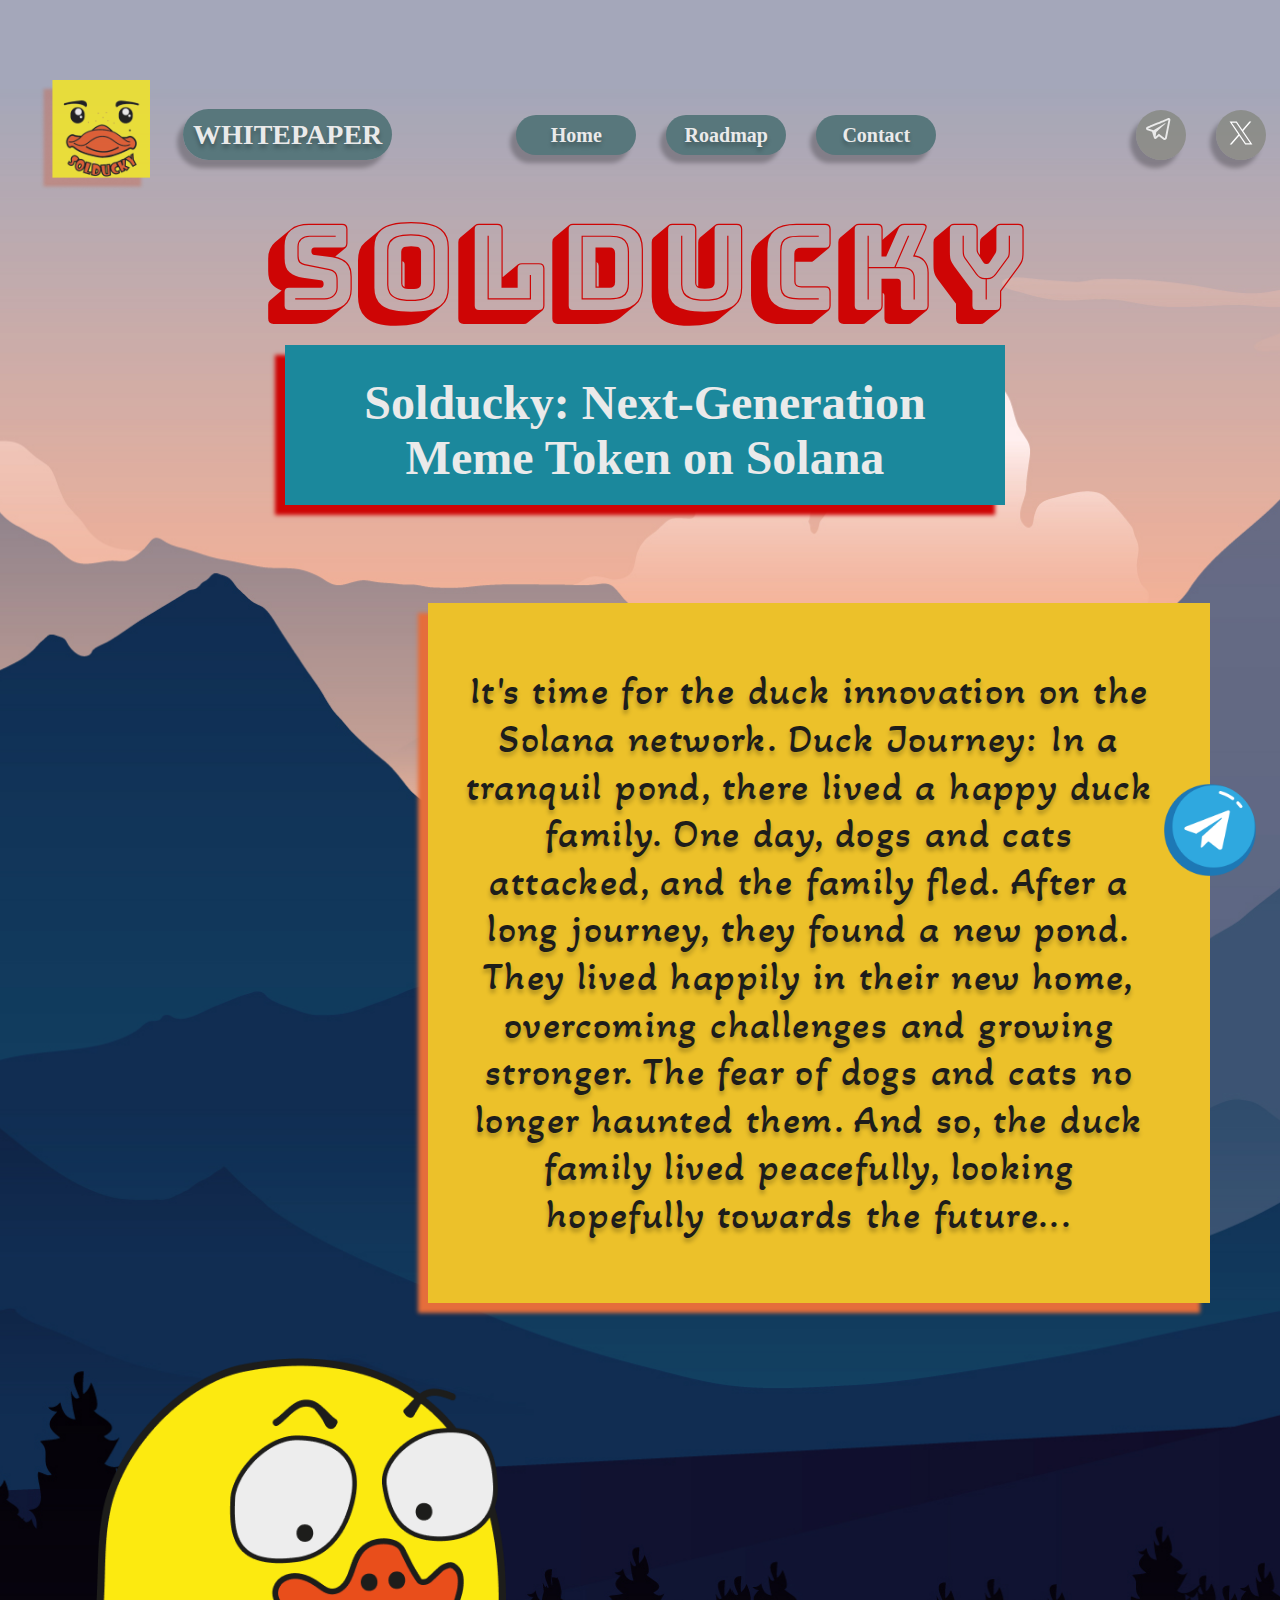
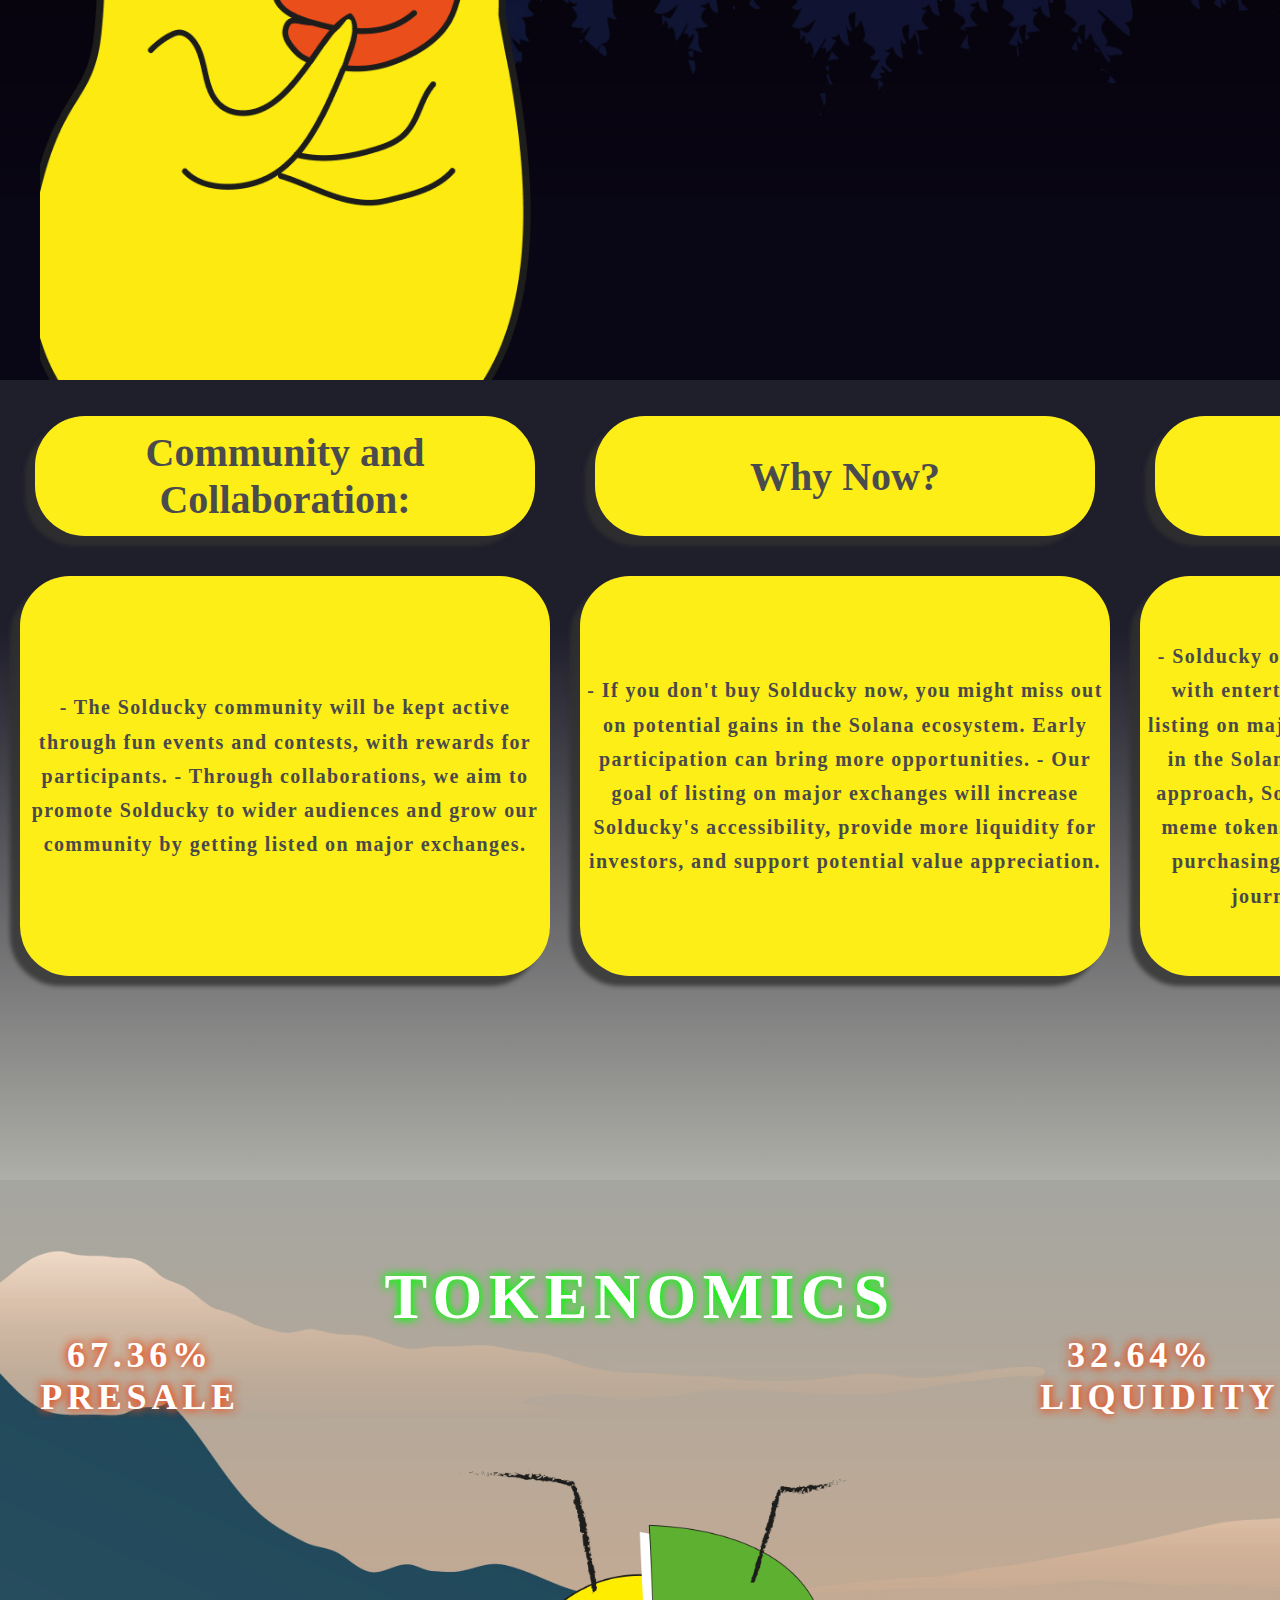
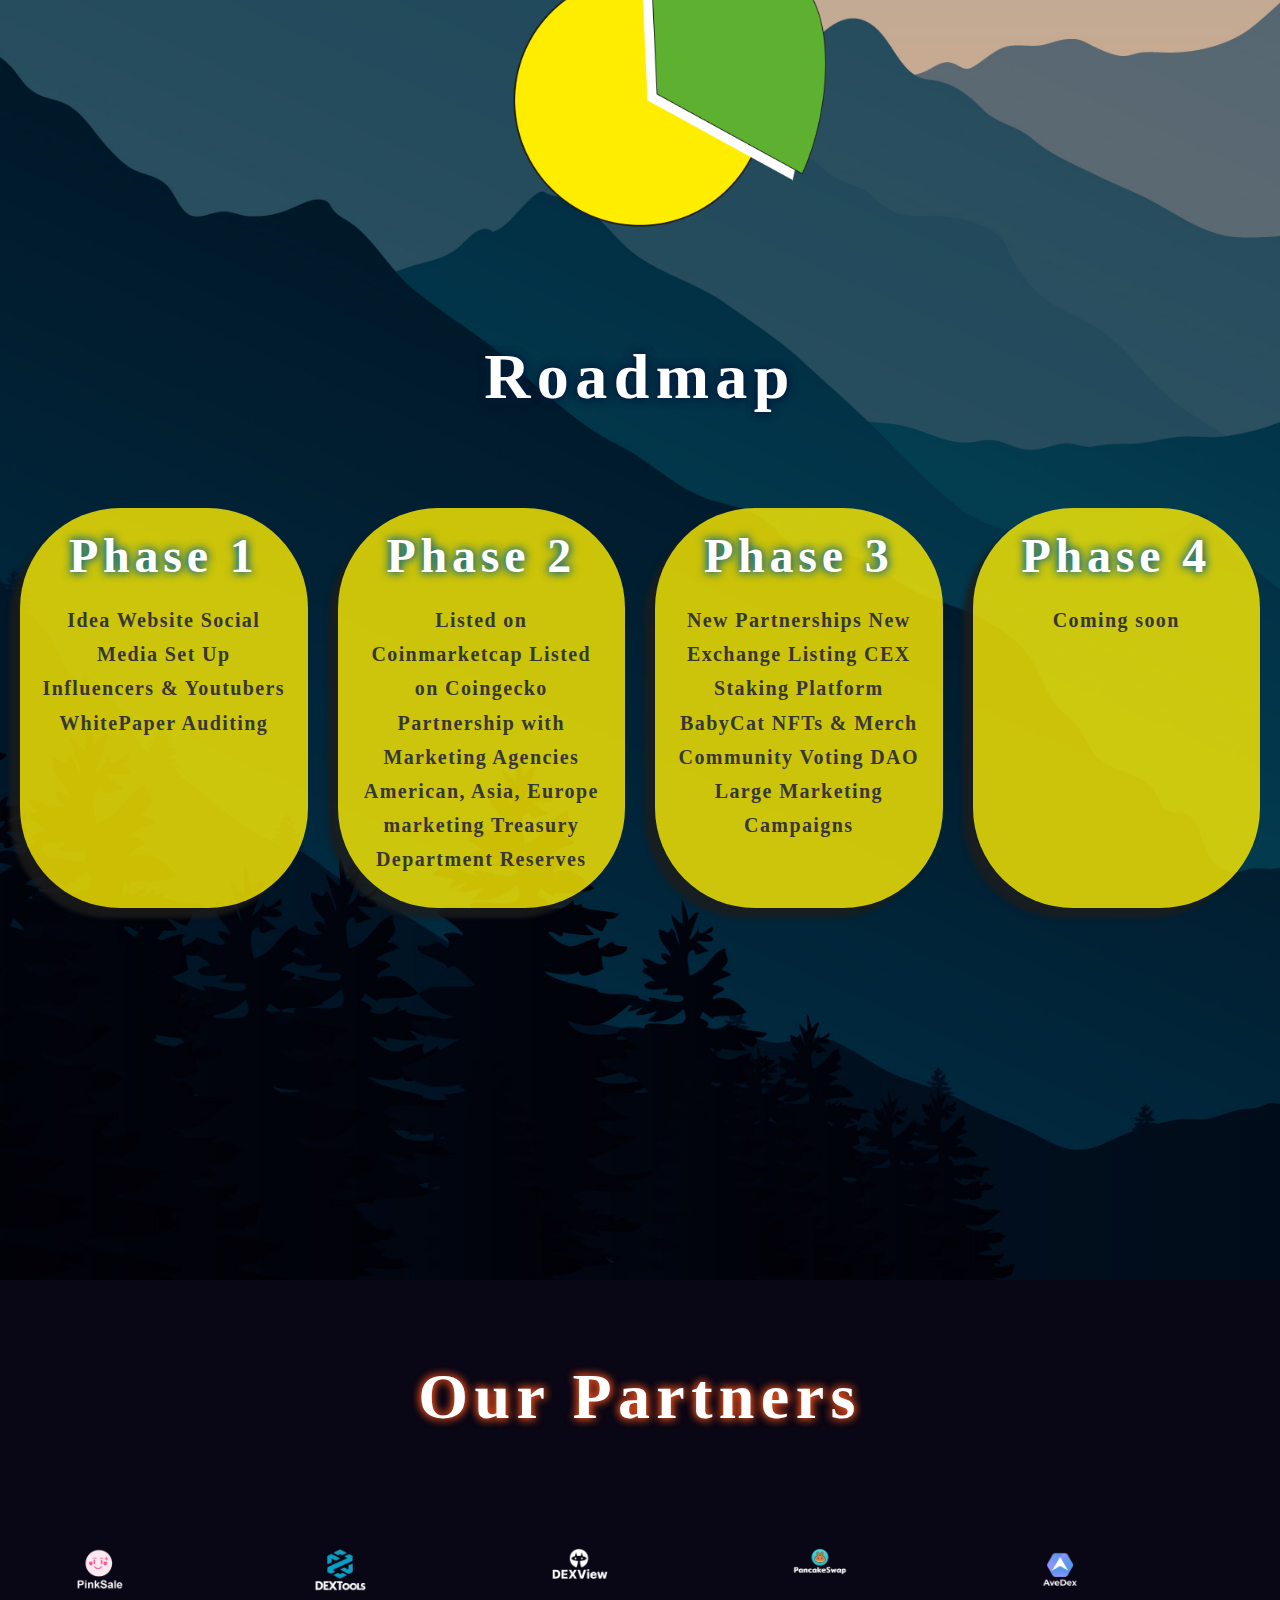
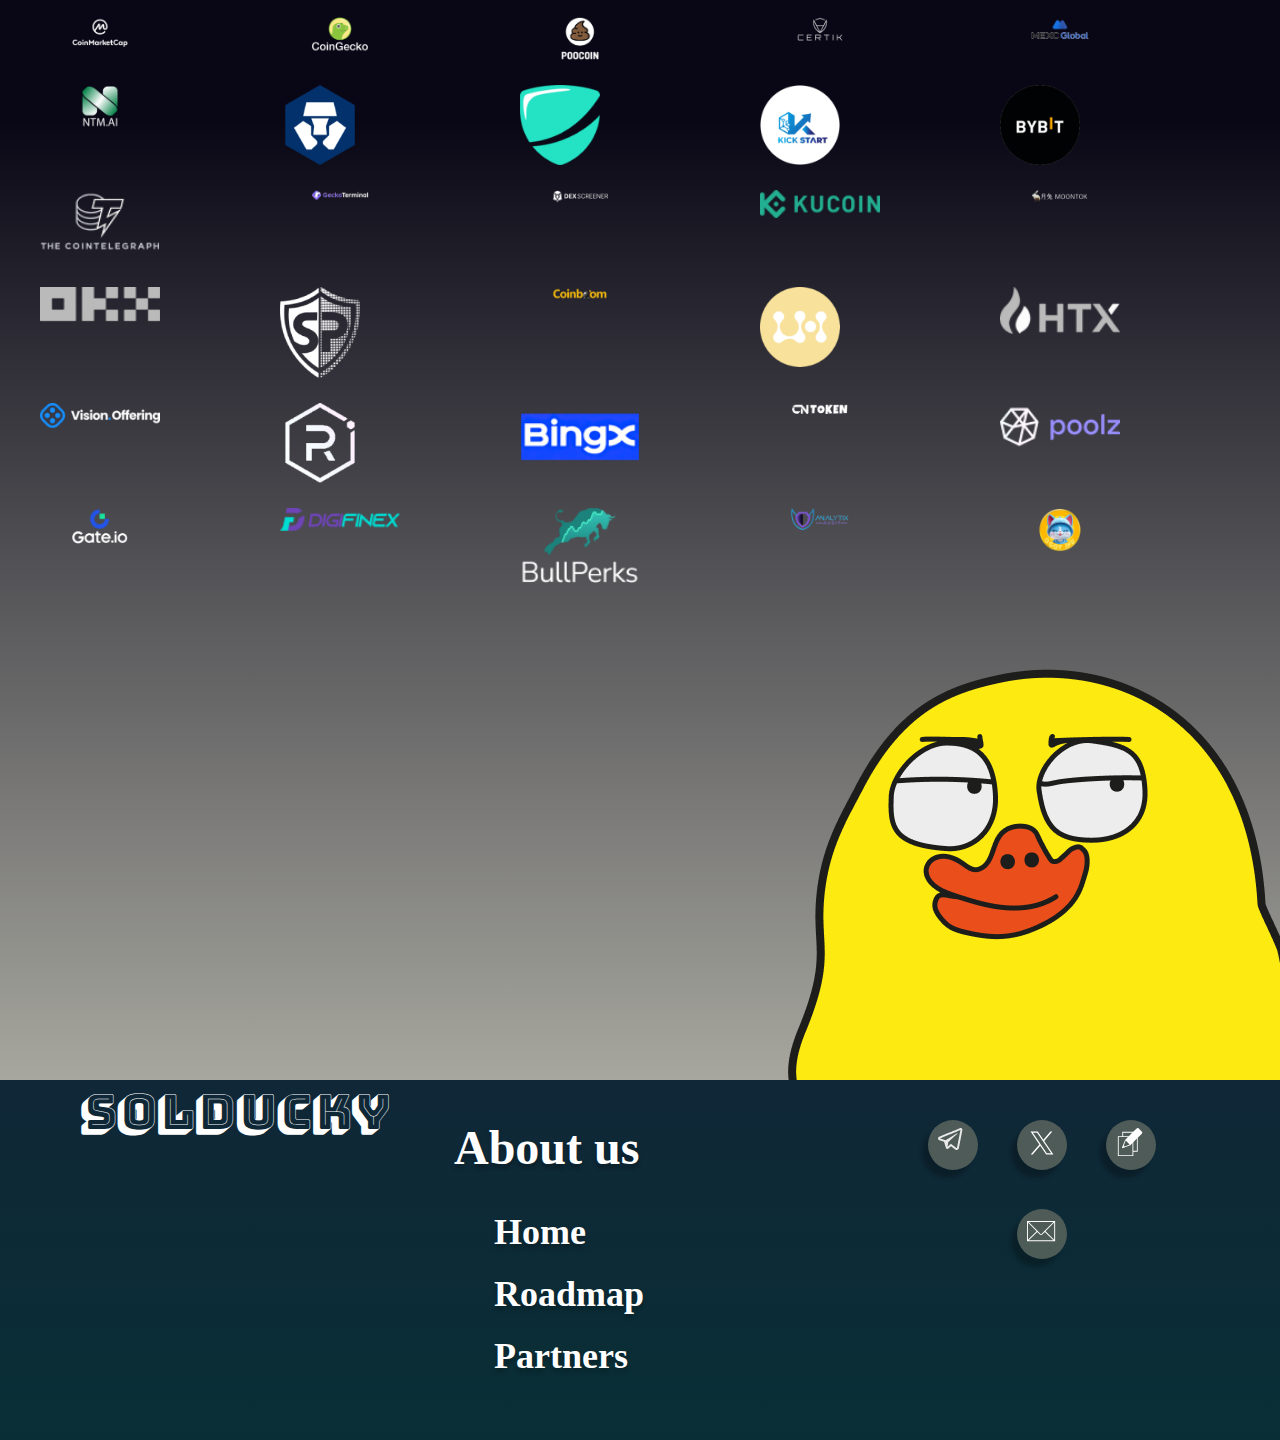
==== index.html @ f3bdc403 "phone" ====
<!DOCTYPE html>
<html lang="en">
  <head>
    <title>Solducky</title>
    <meta charset="UTF-8" />
    <meta name="viewport" content="width=device-width, initial-scale=1.0" />
    <meta name="description" content="Solducky website" />
    <link rel="preconnect" href="https://fonts.googleapis.com" />
    <link rel="preconnect" href="https://fonts.gstatic.com" crossorigin />
    <link
      href="https://fonts.googleapis.com/css2?family=Poppins:wght@400;500;600&family=Reddit+Mono:wght@200..900&display=swap"
      rel="stylesheet"
    />
    <link rel="preconnect" href="https://fonts.googleapis.com" />
    <link rel="preconnect" href="https://fonts.gstatic.com" crossorigin />
    <link
      href="https://fonts.googleapis.com/css2?family=Bungee+Shade&family=Poppins:wght@400;500;600&family=Reddit+Mono:wght@200..900&display=swap"
      rel="stylesheet"
    />
    <link rel="preconnect" href="https://fonts.googleapis.com" />
    <link rel="preconnect" href="https://fonts.gstatic.com" crossorigin />
    <link
      href="https://fonts.googleapis.com/css2?family=Akaya+Kanadaka&family=Bungee+Shade&family=Poppins:wght@400;500;600&family=Reddit+Mono:wght@200..900&display=swap"
      rel="stylesheet"
    />
    <link rel="stylesheet" href="./css/styles.css" />
    <link rel="stylesheet" href="./css/media.css" />
  </head>
  <body class="body">
    <header class="menu-list">
      <div class="container container-header">
        <div class="container-list">
          <ul class="list menu-link-logo">
            <li class="menu-link-list">
              <img
                src="./images/ducky-logo.png"
                alt="Ducky-logo"
                class="ducky-logo"
              />
            </li>
            <li class="menu-link-list-button">
              <a href="" class="button">WHITEPAPER</a>
            </li>
          </ul>
          <nav class="menu list">
            <ul class="list menu-link">
              <li class="menu-link-list">
                <button type="button" class="button-list">Home</button>
              </li>
              <li class="menu-link-list">
                <button type="button" class="button-list">Roadmap</button>
              </li>
              <li class="menu-link-list">
                <button type="button" class="button-list">Contact</button>
              </li>
            </ul>
          </nav>

          <div class="adress-list list">
            <ul class="list adress-menu">
              <li class="address-link link">
                <a href="" class="icon-social-link">
                  <svg class="icons-footer" width="30" height="">
                    <use href="./images/icons.svg#telegram"></use>
                  </svg>
                </a>
              </li>
              <li class="address-link link">
                <a href="" class="icon-social-link">
                  <svg class="icons-footer" width="30" height="30">
                    <use href="./images/icons.svg#twitter"></use>
                  </svg>
                </a>
              </li>
            </ul>
          </div>
        </div>
        <div class="section-title">
          <div class="container container-title">
            <h1>SOLDUCKY</h1>
            <div class="container-2">
              <div class="container-2-bc">
                <h2 class="container-2-title">
                  Solducky: Next-Generation Meme Token on Solana
                </h2>
              </div>
              <div class="container-2-text">
                <p class="text-2">
                  It's time for the duck innovation on the Solana network. Duck
                  Journey: In a tranquil pond, there lived a happy duck family.
                  One day, dogs and cats attacked, and the family fled. After a
                  long journey, they found a new pond. They lived happily in
                  their new home, overcoming challenges and growing stronger.
                  The fear of dogs and cats no longer haunted them. And so, the
                  duck family lived peacefully, looking hopefully towards the
                  future...
                </p>
              </div>
              <img src="./images/ducky1.png" alt="Ducky" class="ducky-1" />
            </div>
          </div>
        </div>
      </div>
    </header>
    <main class="main">
      <section class="section-1">
        <ul class="section-1-list">
          <li>
            <h3 class="container-3-bc">Community and Collaboration:</h3>
            <p class="container-prg">
              - The Solducky community will be kept active through fun events
              and contests, with rewards for participants. - Through
              collaborations, we aim to promote Solducky to wider audiences and
              grow our community by getting listed on major exchanges.
            </p>
          </li>
          <li>
            <h3 class="container-3-bc">Why Now?</h3>
            <p class="container-prg">
              - If you don't buy Solducky now, you might miss out on potential
              gains in the Solana ecosystem. Early participation can bring more
              opportunities. - Our goal of listing on major exchanges will
              increase Solducky's accessibility, provide more liquidity for
              investors, and support potential value appreciation.
            </p>
          </li>
          <li>
            <h3 class="container-3-bc">Conclusion:</h3>
            <p class="container-prg">
              - Solducky offers an investment opportunity filled with
              entertainment, innovation, and the goal of listing on major
              exchanges. With its unique position in the Solana ecosystem and
              community-focused approach, Solducky could be among the successful
              meme tokens of the future. If you're interested in purchasing
              Solducky, you can join this exciting journey and have a fun
              experience!
            </p>
          </li>
          <li>
            <h3 class="container-3-bc">
              Solducky: Next-Generation Meme Token on Solana
            </h3>
            <p class="container-prg">
              - With Solana's fast and low-cost transactions, buying and selling
              Solducky can be done quickly and easily. With a total supply of 5
              billion Solducky, it presents a significant opportunity for
              potential future value appreciation.
            </p>
          </li>
          <li>
            <h3 class="container-3-bc">Why Solducky?</h3>
            <p class="container-prg">
              - Solducky is an entertaining and innovative meme token on the
              Solana blockchain network. Our goal is to provide users with a fun
              experience and add vibrancy to the Solana ecosystem.
            </p>
          </li>
        </ul>
      </section>
      <section class="section-2">
        <h2 class="section-2-title">TOKENOMICS</h2>
        <div class="section-2-container">
          <p class="section-2-prg">67.36% PRESALE</p>
          <p class="section-2-prg">32.64% LIQUIDITY</p>
        </div>

        <img src="./images/GRAFIK.png" alt="grafik" class="grafik" />

        <h2 class="section-2-title2">Roadmap</h2>
        <ul class="section-roadmap-list">
          <li class="list-roadmap">
            <span><h3>Phase 1</h3></span>
            <p>
              Idea Website Social Media Set Up Influencers & Youtubers
              WhitePaper Auditing
            </p>
          </li>
          <li class="list-roadmap">
            <span><h3>Phase 2</h3></span>
            <p>
              Listed on Coinmarketcap Listed on Coingecko Partnership with
              Marketing Agencies American, Asia, Europe marketing Treasury
              Department Reserves
            </p>
          </li>
          <li class="list-roadmap">
            <span><h3>Phase 3</h3></span>
            <p>
              New Partnerships New Exchange Listing CEX Staking Platform BabyCat
              NFTs & Merch Community Voting DAO Large Marketing Campaigns
            </p>
          </li>
          <li class="list-roadmap">
            <span><h3>Phase 4</h3></span>
            <p>Coming soon</p>
          </li>
        </ul>
      </section>
      <section class="section-3">
        <h2>Our Partners</h2>
        <ul class="container-partners">
          <li class="list-partners">
            <img src="./images/1.png" alt="icons" class="icons-partners" />
          </li>
          <li class="list-partners">
            <img src="./images/2.png" alt="icons" class="icons-partners" />
          </li>
          <li class="list-partners">
            <img src="./images/3.png" alt="icons" class="icons-partners" />
          </li>
          <li class="list-partners">
            <img src="./images/4.png" alt="icons" class="icons-partners" />
          </li>
          <li class="list-partners">
            <img src="./images/5.png" alt="icons" class="icons-partners" />
          </li>
          <li class="list-partners">
            <img src="./images/6.png" alt="icons" class="icons-partners" />
          </li>
          <li class="list-partners">
            <img src="./images/7.png" alt="icons" class="icons-partners" />
          </li>
          <li class="list-partners">
            <img src="./images/8.png" alt="icons" class="icons-partners" />
          </li>
          <li class="list-partners">
            <img src="./images/9.png" alt="icons" class="icons-partners" />
          </li>
          <li class="list-partners">
            <img src="./images/10.png" alt="icons" class="icons-partners" />
          </li>
          <li class="list-partners">
            <img src="./images/11.png" alt="icons" class="icons-partners" />
          </li>
          <li class="list-partners">
            <img src="./images/12.png" alt="icons" class="icons-partners1" />
          </li>
          <li class="list-partners">
            <img src="./images/13.png" alt="icons" class="icons-partners1" />
          </li>
          <li class="list-partners">
            <img src="./images/14.png" alt="icons" class="icons-partners1" />
          </li>
          <li class="list-partners">
            <img src="./images/15.png" alt="icons" class="icons-partners1" />
          </li>
          <li class="list-partners">
            <img src="./images/16.png" alt="icons" class="icons-partners" />
          </li>
          <li class="list-partners">
            <img src="./images/17.png" alt="icons" class="icons-partners" />
          </li>
          <li class="list-partners">
            <img src="./images/18.png" alt="icons" class="icons-partners" />
          </li>
          <li class="list-partners">
            <img src="./images/19.png" alt="icons" class="icons-partners" />
          </li>
          <li class="list-partners">
            <img src="./images/20.png" alt="icons" class="icons-partners" />
          </li>
          <li class="list-partners">
            <img src="./images/21.png" alt="icons" class="icons-partners" />
          </li>
          <li class="list-partners">
            <img src="./images/22.png" alt="icons" class="icons-partners1" />
          </li>
          <li class="list-partners">
            <img src="./images/23.png" alt="icons" class="icons-partners" />
          </li>
          <li class="list-partners">
            <img src="./images/24.png" alt="icons" class="icons-partners1" />
          </li>
          <li class="list-partners">
            <img src="./images/25.png" alt="icons" class="icons-partners" />
          </li>
          <li class="list-partners">
            <img src="./images/26.png" alt="icons" class="icons-partners" />
          </li>
          <li class="list-partners">
            <img src="./images/27.png" alt="icons" class="icons-partners1" />
          </li>
          <li class="list-partners">
            <img src="./images/28.png" alt="icons" class="icons-partners" />
          </li>
          <li class="list-partners">
            <img src="./images/29.png" alt="icons" class="icons-partners" />
          </li>
          <li class="list-partners">
            <img src="./images/30.png" alt="icons" class="icons-partners" />
          </li>
          <li class="list-partners">
            <img src="./images/31.png" alt="icons" class="icons-partners" />
          </li>
          <li class="list-partners">
            <img src="./images/32.png" alt="icons" class="icons-partners" />
          </li>
          <li class="list-partners">
            <img src="./images/33.png" alt="icons" class="icons-partners" />
          </li>
          <li class="list-partners">
            <img src="./images/34.png" alt="icons" class="icons-partners" />
          </li>
          <li class="list-partners">
            <img src="./images/35.png" alt="icons" class="icons-partners" />
          </li>
        </ul>
        <div>
          <img src="./images/ducky2.png" alt="ducky2" class="ducky-2" />
        </div>
      </section>
    </main>
    <footer class="footer">
      <div>
        <h2>SOLDUCKY</h2>
      </div>
      <div>
        <h3>About us</h3>
        <ul>
          <li class="list-about-us"><a href="">Home</a></li>
          <li class="list-about-us"><a href="">Roadmap</a></li>
          <li class="list-about-us"><a href="">Partners</a></li>
        </ul>
      </div>
      <div>
        <ul class="icon-container-footer">
          <li class="icon-list-footer">
            <a href="" class="icon-social-link">
              <svg class="icons-footer" width="30" height="30">
                <use href="./images/icons.svg#telegram"></use>
              </svg>
            </a>
          </li>
          <li class="icon-list-footer">
            <a href="" class="icon-social-link">
              <svg class="icons-footer" width="30" height="30">
                <use href="./images/icons.svg#twitter"></use>
              </svg>
            </a>
          </li>
          <li class="icon-list-footer">
            <a href="" class="icon-social-link">
              <svg class="icons-footer" width="30" height="30">
                <use href="./images/icons.svg#whitepaper"></use>
              </svg>
            </a>
          </li>
          <li class="icon-list-footer">
            <a href="" class="icon-social-link">
              <svg class="icons-footer" width="30" height="30">
                <use href="./images/icons.svg#mail"></use>
              </svg>
            </a>
          </li>
        </ul>
        <a href="">
          <img src="./images/telegram.png" alt="telegram" class="telegram"
        /></a>
      </div>
    </footer>
  </body>
</html>
---- css/styles.css ----
:root {
  --primary-text-color: #1d1d1b;
  --secondary-text-color: #393939;
  --background-color: aliceblue;
  --primary-border-color: #001834;
  --brand-color: #ce0505;
  --button-background: #58777c;
  --text-color: #eaeaea;
  --container-2-background: #1b889c;
  --container-3-background: linear-gradient(
    180deg,
    #090715 31.5%,
    #a7a79f 100%
  );
  --white: #fff;
  --section-3-background: linear-gradient(
    188deg,
    rgba(2, 1, 7, 0.95) 29.55%,
    rgba(2, 29, 48, 0.95) 81.52%
  );
  --footer-background: linear-gradient(
    180deg,
    rgba(8, 32, 48, 0.97) 0%,
    #092f36 100%
  );
  --footer-icon-background: rgba(121, 125, 110, 0.6);
  --footer-icon-shadow-color: rgba(0, 0, 0, 0.25);
}

*::before,
*::after {
  box-sizing: border-box;
}

.body {
  font-family: var(--main-font);
  color: var(--primary-text-color);
  font-size: 16px;
  background-color: var(--background-color);
  margin: 0;
}
h1,
h2,
h3,
h4,
h5,
h6,
p {
  margin: 0;
  padding: 0;
}
.link {
  text-decoration: none;
}
.list {
  list-style: none;
  padding: 0;
  margin: 0;
}
img {
  display: block;
}
.menu-list {
  padding: 80px 30px 0px 40px;
  background-image: url('../images/bacground1.jpg');
  background-size: cover;
  background-position: center;
}

.list.adress-menu {
  display: flex;
  align-items: center;
  padding-left: 200px;
  gap: 30px;
}
.address-link {
  width: 50px;
  height: 50px;
  border-radius: 30px;
  background: var(--footer-icon-background);
  box-shadow: -6px 8px 4px 0px var(--footer-icon-shadow-color);
  display: flex;
  justify-content: center;
  align-items: center;
}
/*------------ HEADER --------------*/
.container-header {
  height: 1900px;
  position: relative;
}
.container-list {
  display: flex;
  align-items: center;
}
.menu-link-logo {
  display: flex;
  align-items: center;
  gap: 33px;
  margin-right: 124px;
}
.ducky-logo {
  width: 110px;
  height: 110px;
}
.menu-link {
  display: flex;
  gap: 30px;
}
.button {
  padding: 10px;
  text-decoration: none;
}
.button,
.button-list {
  width: 223px;
  height: 65px;
  border-radius: 50px;
  background: var(--button-background);
  box-shadow: -6px 8px 4px 0px var(--footer-icon-shadow-color);
  border: none;
  color: var(--text-color);
  text-shadow: 0px 4px 4px var(--footer-icon-shadow-color);
  font-family: 'Berlin Sans FB Demi';
  font-size: 28px;
  font-weight: 700;
  line-height: normal;
}
.button-list {
  width: 120px;
  height: 40px;
  border-radius: 30px;
  font-size: 20px;
}
h1 {
  color: var(--brand-color);
  font-family: 'Bungee Shade';
  font-size: 118px;
  font-weight: 400;
  line-height: normal;
  text-align: center;
  margin: 0 auto;
}
.container-2-bc {
  width: 720px;
  height: 160px;
  background: var(--container-2-background);
  box-shadow: -10px 10px 4px 0px var(--brand-color);
  text-align: center;
  margin: auto;
  margin-bottom: 98px;
}
.container-2-title {
  color: var(--text-color);
  font-family: 'Berlin Sans FB Demi';
  font-size: 48px;
  font-weight: 700;
  line-height: normal;
  padding: 30px 54px;
}
.container-2-text {
  width: 782px;
  height: 700px;
  background: #ecc12a;
  box-shadow: -10px 10px 4px 0px #e56e3b;
  margin-left: auto;
  margin-right: 40px;
}
.text-2 {
  color: #1d1d1b;
  text-align: center;
  text-shadow: 0px 4px 4px var(--footer-icon-shadow-color);
  font-family: 'Akaya Kanadaka';
  font-size: 40px;
  font-weight: 400;
  line-height: 119.516%;
  display: flex;
  justify-content: center;
  align-items: center;
  height: 700px;
  margin-left: 31px;
  margin-right: 51px;
}
@keyframes jumpAnimation {
  0% {
    transform: translateY(0);
  }
  50% {
    transform: translateY(-20px);
  }
  100% {
    transform: translateY(0);
  }
}

.ducky-1 {
  animation: jumpAnimation 0.5s ease infinite;
  width: 500px;
  height: auto;
  position: absolute;
  bottom: 0;
  left: 0;
}

/* ---MAIN------ */
.section-1-list {
  display: flex;
  gap: 30px;
  overflow-x: auto;
  max-width: 100%;
  height: 600px;
  padding: 20px;
}

.section-1 {
  height: 800px;
  opacity: 0.9;
  overflow-x: auto;
  background: var(--container-3-background);
}

.section-1-list li {
  display: flex;
  flex-direction: column;
  align-items: center;
  text-align: center;
}
h3 {
  color: var(--secondary-text-color);
  font-family: 'Berlin Sans FB Demi';
  font-size: 40px;
  font-weight: 700;
  line-height: normal;
}
.container-prg {
  margin-top: 40px;
  width: 530px;
  height: 400px;
  background: #ffed00;
  box-shadow: -10px 10px 4px 0px rgba(29, 29, 27, 0.8);
  display: flex;
  justify-content: center;
  align-items: center;
  border-radius: 50px;
}
p {
  color: #373737;
  font-family: 'Berlin Sans FB Demi';
  font-size: 20px;
  font-weight: 700;
  line-height: 171.429%;
  letter-spacing: 1.4px;
}

.container-3-bc {
  width: 500px;
  height: 120px;
  background: #ffed00;
  box-shadow: -10px 10px 4px 0px rgba(29, 29, 27, 0.8);
  display: flex;
  justify-content: center;
  align-items: center;
  border-radius: 50px;
}

.section-2 {
  display: flex;
  flex-direction: column;
  text-align: center;
  height: 1700px;
  background-image: url(../images/background2.jpg);
  background-size: cover;
  background-position: center;
}
.section-2-title {
  color: var(--white);
  text-shadow: 0px 4px 4px var(--primary-text-color);
  font-family: 'Berlin Sans FB Demi';
  font-size: 64px;
  font-weight: 700;
  line-height: normal;
  letter-spacing: 6.4px;
  text-align: center;
  text-shadow: 0px 0px 10px #00ff00, 0px 0px 10px #00ff00;
  padding-top: 80px;
}
.section-2-container {
  display: flex;
  justify-content: space-between;
  padding: 0 40px;
}
.section-2-prg {
  color: var(--white);
  text-shadow: 0px 0px 10px #e94e1b, 0px 0px 10px #e94e1b;
  font-family: 'Berlin Sans FB Demi';
  font-size: 36px;
  font-weight: 700;
  line-height: normal;
  letter-spacing: 4.8px;
  width: 200px;
}
.grafik {
  margin: 0 400px;
  transition: transform 0.7s ease;
}

.grafik:hover {
  transform: scale(1.2);
}
.section-2-title2 {
  color: var(--white);
  text-shadow: 0px 4px 4px var(--primary-text-color);
  text-shadow: 0px 0px 10px #001c3e, 0px 0px 10px #001c3e;
  font-family: 'Berlin Sans FB Demi';
  font-size: 64px;
  font-weight: 700;
  line-height: normal;
  letter-spacing: 6.4px;
  padding-top: 80px;
  padding-bottom: 58px;
  text-align: center;
}
.section-roadmap-list {
  display: flex;
  gap: 30px;
  max-width: 100%;
  overflow-x: auto;
  padding: 20px;
  height: 400px;
}
.list-roadmap {
  display: flex;
  flex-direction: column;
  align-items: center;
  justify-content: flex-start;
  padding: 20px;
  width: 530px;
  border-radius: 100px;
  background: rgba(255, 237, 0, 0.8);
  box-shadow: -10px 10px 4px 0px rgba(29, 29, 27, 0.8);
}

.list-roadmap p {
  color: #373737;
  font-family: 'Berlin Sans FB Demi';
  font-size: 20px;
  font-weight: 700;
  line-height: 171.429%;
  letter-spacing: 1.4px;
}
.list-roadmap h3 {
  color: var(--white);
  text-shadow: 0px 0px 10px rgba(19, 106, 128, 0.97),
    0px 0px 10px rgba(19, 106, 128, 0.97);
  font-family: 'Berlin Sans FB Demi';
  font-size: 48px;
  font-weight: 700;
  line-height: normal;
  letter-spacing: 4.8px;
  padding-bottom: 20px;
  font-style: normal;
}
.section-3 {
  height: 1400px;
  border: 0px solid #001834;
  background: var(--container-3-background);
  position: relative;
}

.section-3 h2 {
  color: var(--white);
  text-shadow: 0px 0px 10px #e94e1b, 0px 0px 10px #e94e1b;
  font-family: 'Berlin Sans FB Demi';
  font-size: 64px;
  font-weight: 700;
  line-height: normal;
  letter-spacing: 6.4px;
  padding-top: 80px;
  text-align: center;
  padding-bottom: 98px;
}
.container-partners {
  display: flex;
  flex-wrap: wrap;
  padding: 0 40px;
  list-style: none;
}
.list-partners {
  width: calc(20% - 20px);
  margin-right: 20px;
  margin-bottom: 25px;
  box-sizing: border-box;
}
.list-partners:nth-child(5n) {
  margin-right: 0;
}
.icons-partners {
  width: 120px;
  height: auto;
}
.icons-partners1 {
  width: 80px;
  height: auto;
}
@keyframes moveDucky {
  from {
    transform: translateX(100%);
  }
  to {
    transform: translateX(0);
  }
}

.ducky-2 {
  position: absolute;
  bottom: 0;
  right: 0;
  animation: moveDucky 5s linear infinite;
}

/* -----FOOTER------ */
.footer {
  height: 360px;
  background: var(--footer-background);
  display: flex;
  padding: 0 80px;
}
.footer h2 {
  color: var(--white);
  font-family: 'Bungee Shade';
  font-size: 48px;
  font-weight: 400;
  line-height: normal;
  margin-right: 64px;
}
.footer h3 {
  color: var(--white);
  text-shadow: 0px 4px 4px var(--footer-icon-shadow-color);
  font-family: 'Berlin Sans FB Demi';
  font-size: 48px;

  font-weight: 700;
  line-height: normal;
  padding-top: 40px;
}
.footer a {
  text-decoration: none;
  color: inherit;
}
.list-about-us {
  color: var(--white);
  text-shadow: 0px 4px 4px var(--footer-icon-shadow-color);
  font-family: 'Berlin Sans FB Demi';
  font-size: 36px;
  font-weight: 700;
  line-height: normal;
  list-style: none;
  padding-top: 20px;
}
.icon-container-footer {
  display: flex;
  justify-content: center;
  flex-wrap: wrap;
  gap: 39px;
  margin-top: 40px;
  margin-left: 200px;
}
.icon-list-footer {
  width: 50px;
  height: 50px;
  border-radius: 30px;
  background: var(--footer-icon-background);
  box-shadow: -6px 8px 4px 0px var(--footer-icon-shadow-color);
  display: flex;
  justify-content: center;
  align-items: center;
}
.telegram {
  width: 100px;
  position: fixed;
  bottom: 20px;
  right: 20px;
  animation: pulse 0.5s infinite alternate; /* Используйте анимацию pulse */
}

@keyframes pulse {
  from {
    transform: scale(1); /* Начальный размер */
  }
  to {
    transform: scale(1.2); /* Конечный размер */
  }
}
---- css/media.css ----
@media only screen and (max-width: 600px) {
  .menu-link {
    display: flex;
    flex-direction: column;
    padding-bottom: 20px;
  }
  .menu-link-logo {
    flex-direction: column;
    margin: 0 auto;
  }
  .menu-link-list-button {
    padding-bottom: 30px;
  }
  .button {
    font-size: 26px;
    margin-bottom: 20px;
  }
  .menu-list {
    padding: 20px 0px 0px 0px;
  }
  .container-list {
    flex-direction: column;
    width: 230px;
    margin: 0 auto;
  }
  .list.adress-menu {
    padding-left: 0px;
    margin-bottom: 20px;
  }
  h1 {
    font-size: 46px;
    padding-bottom: 20px;
  }
  .container-2-bc {
    width: 300px;
    height: auto;
    margin-bottom: 60px;
  }
  .container-2-title {
    font-size: 26px;
  }
  .container-2-text {
    width: 250px;
    height: auto;
    margin: 0 auto;
  }
  .text-2 {
    font-size: 20px;
  }
  .ducky-1 {
    width: 200px;
  }
  .container-3-bc {
    width: 250px;
    height: 100px;
    border-radius: 30px;
  }
  h3 {
    font-size: 24px;
    font-weight: 400;
  }
  .container-prg {
    width: 280px;
    height: 300px;
  }
  p {
    font-size: 14px;
    font-weight: 400;
  }
  .section-1 {
    height: auto;
  }
  .section-2 {
    height: auto;
  }
  .section-2-title {
    font-size: 36px;
    padding-bottom: 40px;
  }
  .section-2-prg {
    font-size: 18px;
    width: 100%;
  }
  .grafik {
    width: 300px;
    margin: 0 auto;
  }
  .section-2-title2 {
    font-size: 36px;
    padding-bottom: 40px;
  }
  .section-roadmap-list {
    height: auto;
  }
  .list-roadmap {
    border-radius: 50px;
    min-width: 200px;
  }
  .list-roadmap h3 {
    font-size: 24px;
  }
  .list-roadmap p {
    font-size: 18px;
  }
  .section-3 {
    height: 700px;
  }
  .section-3 h2 {
    font-size: 36px;
    padding-bottom: 40px;
  }
  .list-partners {
    width: calc(50% - 20px);
    margin-right: 0px;
  }
  .list-partners:nth-child(n + 11) {
    display: none;
  }

  .ducky-2 {
    width: 250px;
  }
  .footer {
    height: auto;
    flex-direction: column;
    padding: 20px;
    align-items: center;
  }
  .footer h2 {
    font-size: 42px;
    padding-bottom: 40px;
    margin: 0;
  }
  .footer h3 {
    font-size: 40px;
  }
  .icon-container-footer {
    margin: 0 auto;
  }
  .footer ul {
    padding: 0px 0px 20px 0px;
  }
  .list-about-us {
    font-size: 24px;
  }
}
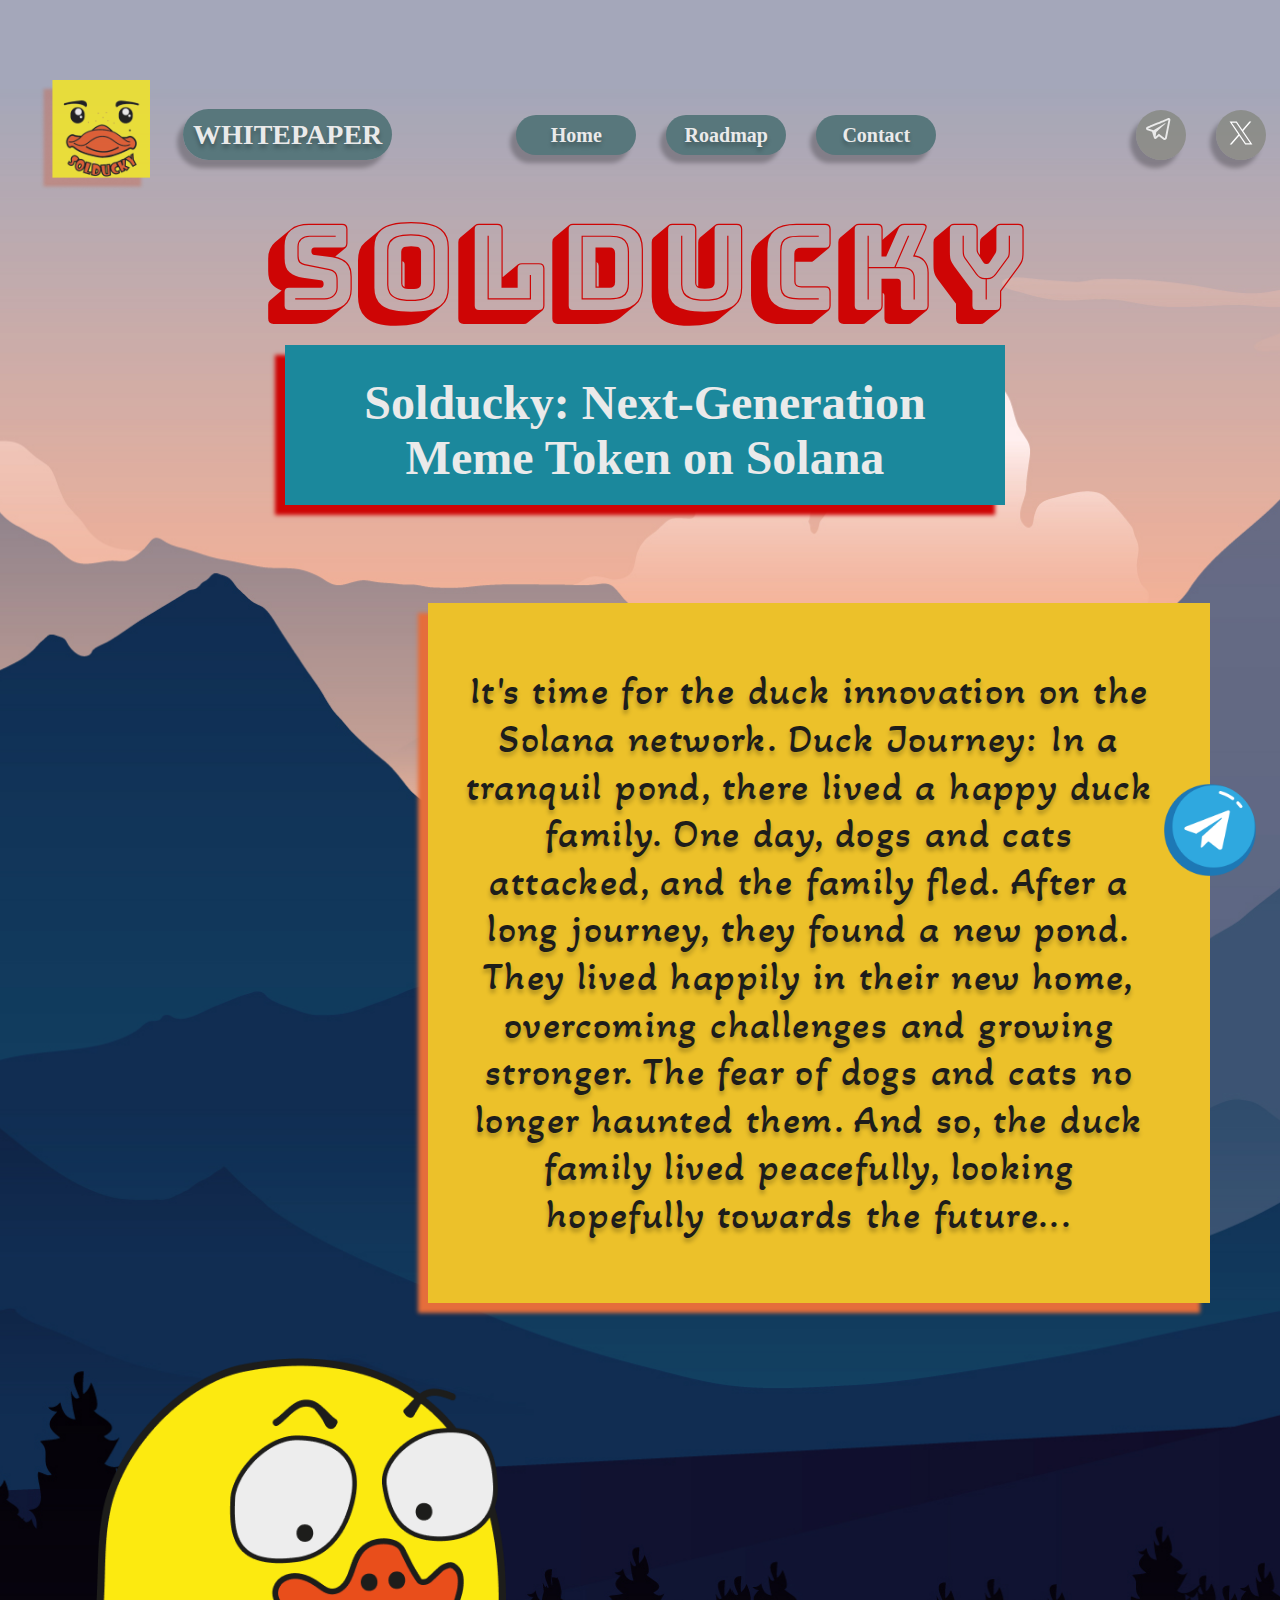
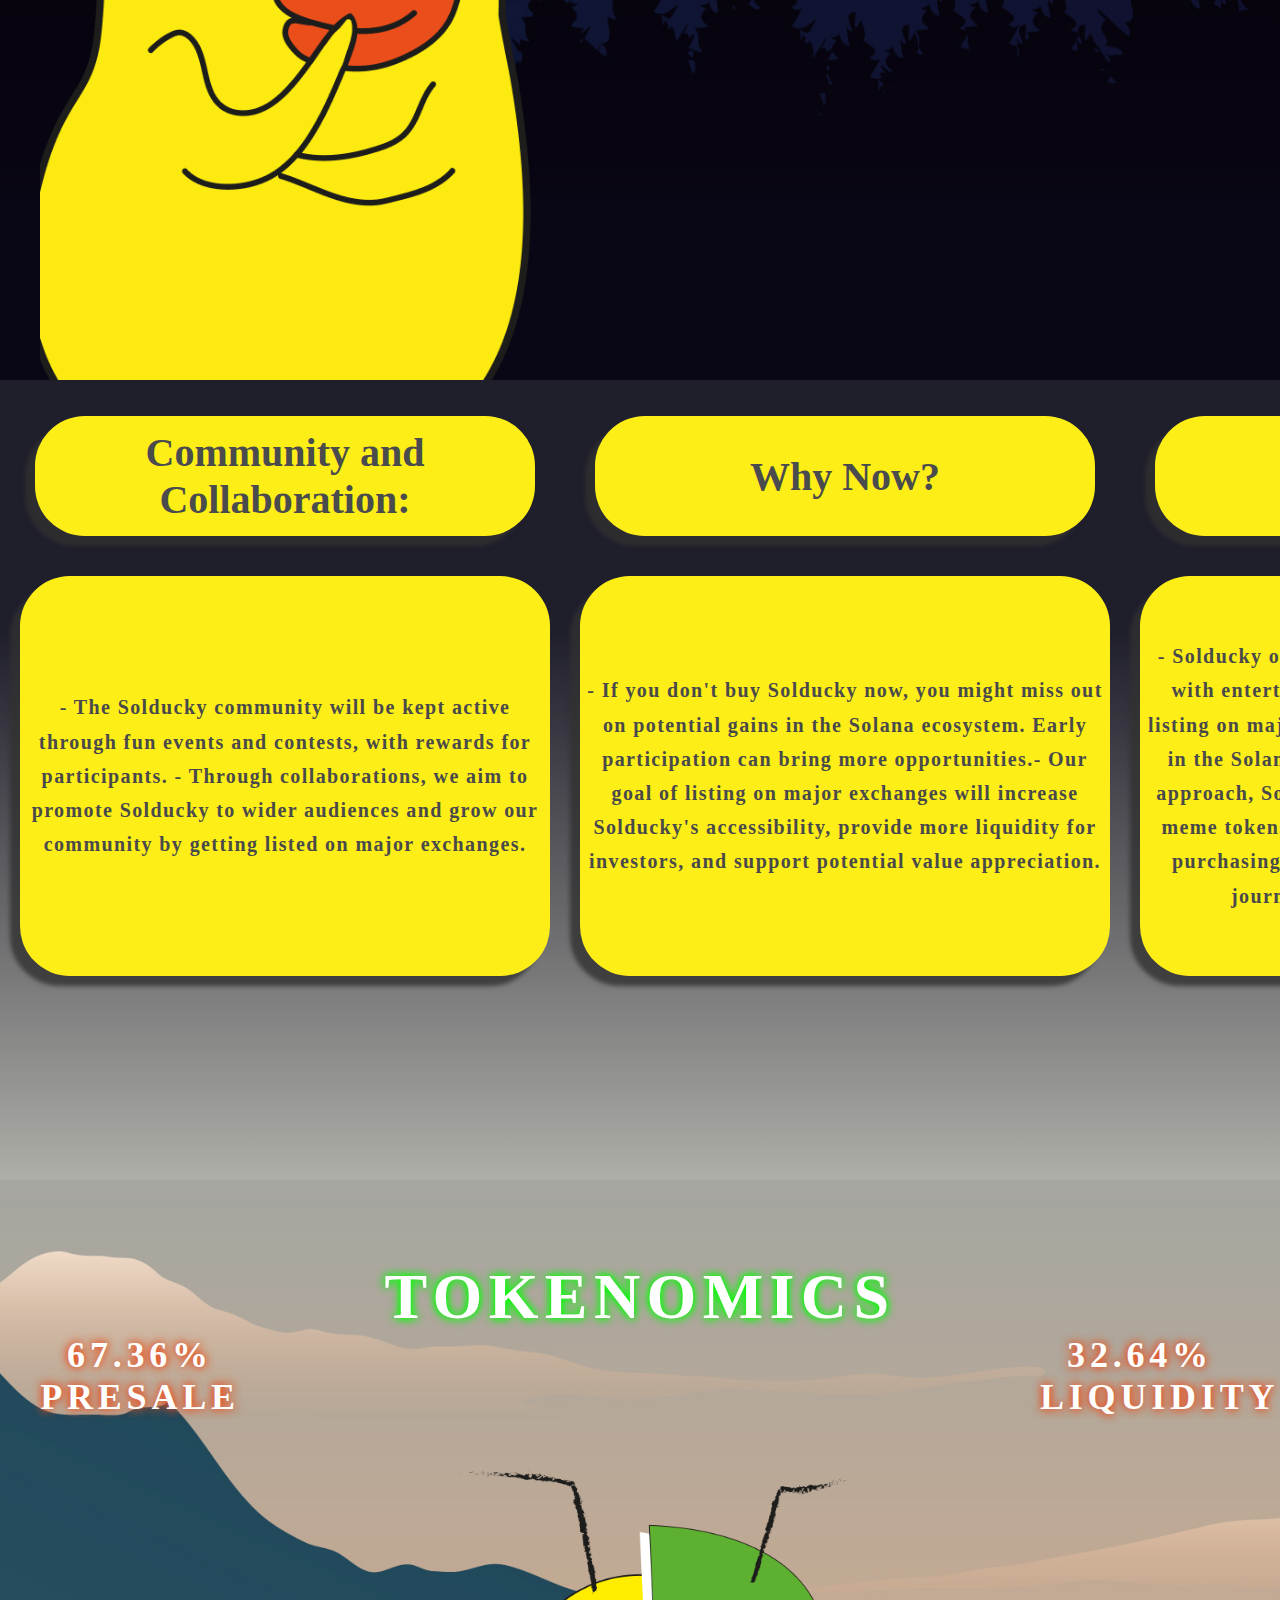
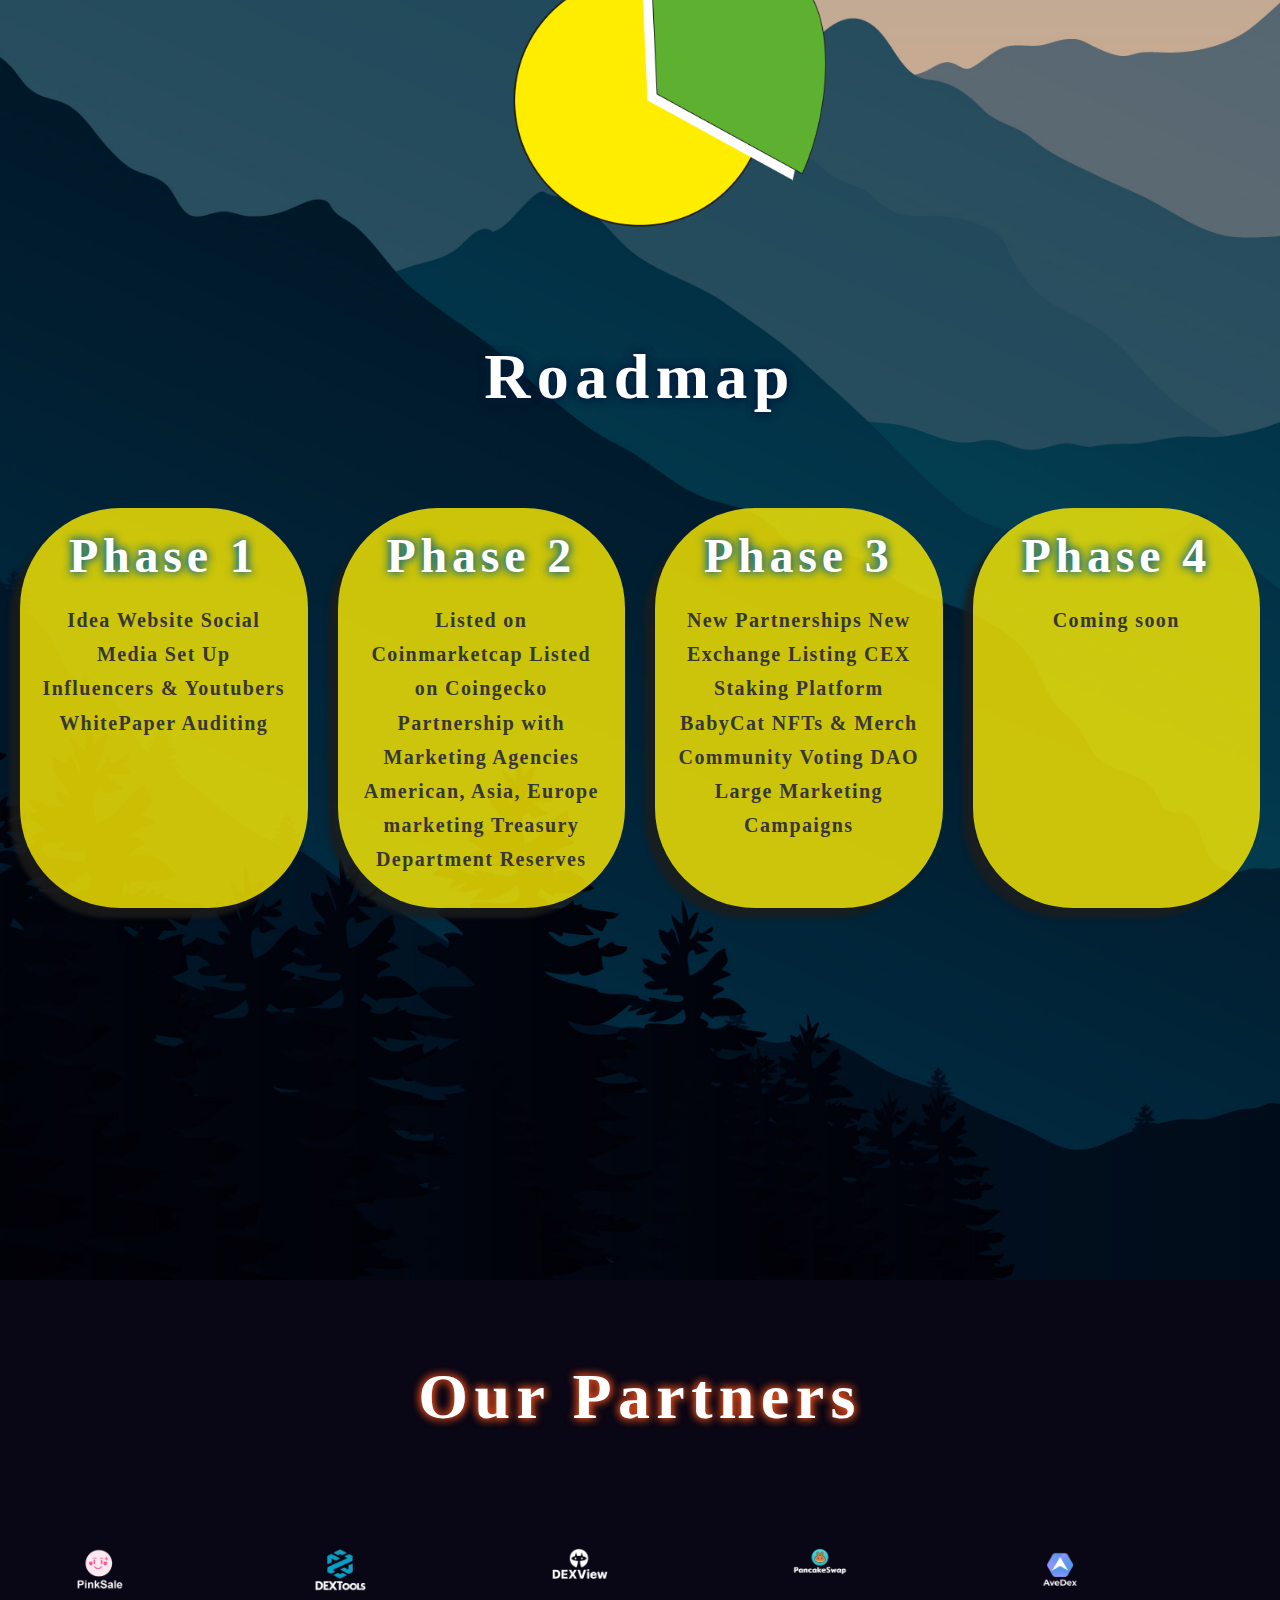
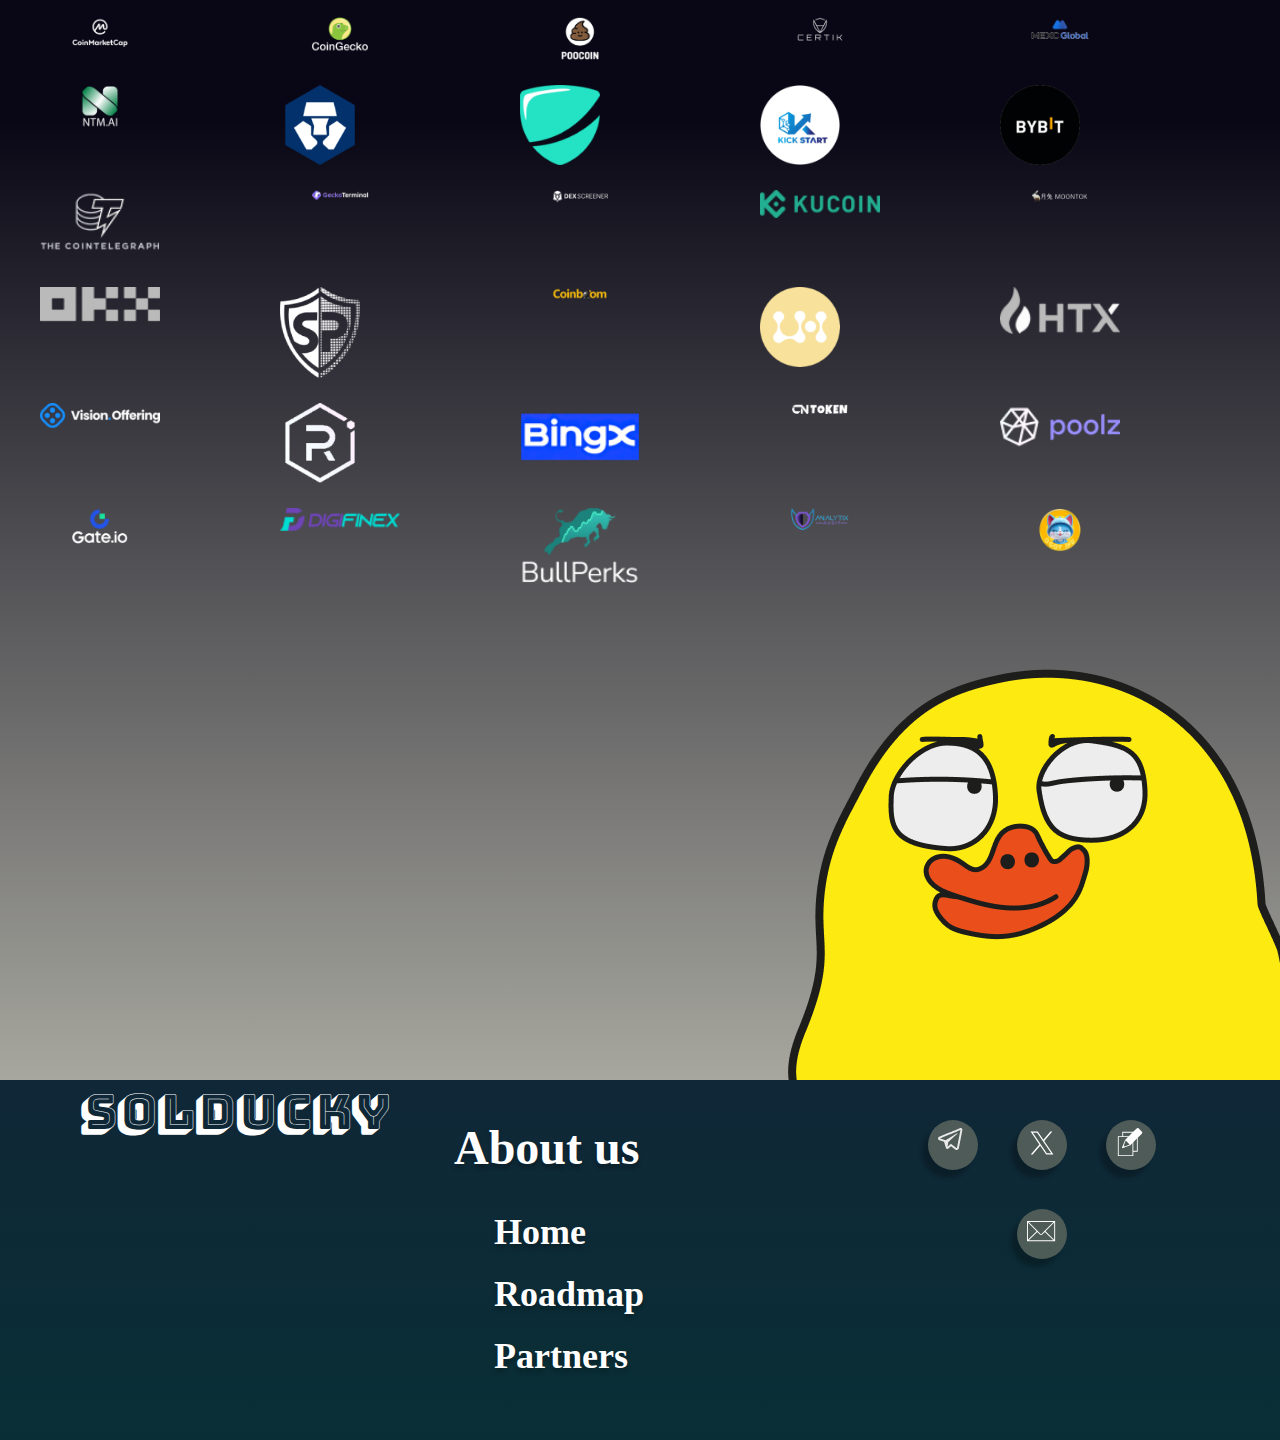
==== commit ee466652: "whitepaper" ====
--- a/index.html
+++ b/index.html
@@ -39,7 +39,7 @@
               />
             </li>
             <li class="menu-link-list-button">
-              <a href="" class="button">WHITEPAPER</a>
+              <a href="./whitepaper.html" class="button">WHITEPAPER</a>
             </li>
           </ul>
           <nav class="menu list">
@@ -59,14 +59,20 @@
           <div class="adress-list list">
             <ul class="list adress-menu">
               <li class="address-link link">
-                <a href="" class="icon-social-link">
+                <a
+                  href="https://t.me/+fVwgnzU8GQ81NTQy"
+                  class="icon-social-link"
+                >
                   <svg class="icons-footer" width="30" height="">
                     <use href="./images/icons.svg#telegram"></use>
                   </svg>
                 </a>
               </li>
               <li class="address-link link">
-                <a href="" class="icon-social-link">
+                <a
+                  href=" https://x.com/solducky1?t=UopcClD-0szXGWDy_NiZaw&s=35"
+                  class="icon-social-link"
+                >
                   <svg class="icons-footer" width="30" height="30">
                     <use href="./images/icons.svg#twitter"></use>
                   </svg>
@@ -119,8 +125,7 @@
             <p class="container-prg">
               - If you don't buy Solducky now, you might miss out on potential
               gains in the Solana ecosystem. Early participation can bring more
-              opportunities. -- Our goal of listing on major exchanges will
+              opportunities.- Our goal of listing on major exchanges will
               increase Solducky's accessibility, provide more liquidity for
               investors, and support potential value appreciation.
             </p>
@@ -326,21 +331,24 @@
       <div>
         <ul class="icon-container-footer">
           <li class="icon-list-footer">
-            <a href="" class="icon-social-link">
+            <a href="https://t.me/+fVwgnzU8GQ81NTQy" class="icon-social-link">
               <svg class="icons-footer" width="30" height="30">
                 <use href="./images/icons.svg#telegram"></use>
               </svg>
             </a>
           </li>
           <li class="icon-list-footer">
-            <a href="" class="icon-social-link">
+            <a
+              href=" https://x.com/solducky1?t=UopcClD-0szXGWDy_NiZaw&s=35"
+              class="icon-social-link"
+            >
               <svg class="icons-footer" width="30" height="30">
                 <use href="./images/icons.svg#twitter"></use>
               </svg>
             </a>
           </li>
           <li class="icon-list-footer">
-            <a href="" class="icon-social-link">
+            <a href="./whitepaper.html" class="icon-social-link">
               <svg class="icons-footer" width="30" height="30">
                 <use href="./images/icons.svg#whitepaper"></use>
               </svg>
@@ -354,7 +362,7 @@
             </a>
           </li>
         </ul>
-        <a href="">
+        <a href="https://t.me/+fVwgnzU8GQ81NTQy">
           <img src="./images/telegram.png" alt="telegram" class="telegram"
         /></a>
       </div>
--- a/css/styles.css
+++ b/css/styles.css
@@ -92,6 +92,7 @@
   display: flex;
   align-items: center;
 }
+
 .menu-link-logo {
   display: flex;
   align-items: center;
@@ -414,7 +415,6 @@
   position: absolute;
   bottom: 0;
   right: 0;
-  animation: moveDucky 5s linear infinite;
 }
 
 /* -----FOOTER------ */
@@ -490,3 +490,59 @@
     transform: scale(1.2); /* Конечный размер */
   }
 }
+
+.body-whitepaper {
+  background-image: url('../images/bacground1.jpg');
+  background-size: cover;
+  background-position: center;
+  background-repeat: no-repeat;
+  height: 100%;
+}
+.h3-whitepaper {
+  padding: 0px 18px 18px 18px;
+  color: #001c3e;
+  font-size: 36px;
+}
+.h2-header {
+  padding: 40px;
+  color: #ce0505;
+  font-size: 46px;
+}
+.container-whitepaper {
+  padding: 20px;
+  margin-bottom: 20px;
+}
+.container1 {
+  background-color: #d4aea5ad;
+  border-radius: 50px;
+}
+.container2 {
+  background-color: #757388b0;
+  border-radius: 50px;
+}
+.container3 {
+  background-color: rgb(19 106 128 / 55%);
+  border-radius: 50px;
+}
+.container4 {
+  background-color: #58777cb0;
+  border-radius: 50px;
+}
+.container5 {
+  background-color: #eaeaea9e;
+  border-radius: 50px;
+}
+.container6 {
+  background-color: #c27fa2c2;
+  border-radius: 50px;
+}
+
+.prg-whitepaper {
+  color: #001c3e;
+  font-size: 24px;
+}
+.h2-footer {
+  font-size: 46px;
+  padding: 40px;
+  color: #ce0505;
+}
--- a/css/media.css
+++ b/css/media.css
@@ -144,3 +144,147 @@
     font-size: 24px;
   }
 }
+
+@media only screen and (min-width: 601px) and (max-width: 1024px) {
+  .menu-link {
+    display: flex;
+    flex-direction: column;
+    padding-bottom: 20px;
+  }
+  .menu-link-logo {
+    flex-direction: column;
+    margin: 0 auto;
+  }
+  .menu-link-list-button {
+    padding-bottom: 30px;
+  }
+  .button {
+    font-size: 36px;
+    margin-bottom: 20px;
+  }
+  .menu-list {
+    padding: 20px 0px 0px 0px;
+  }
+  .container-list {
+    flex-direction: column;
+    width: 230px;
+    margin: 0 auto;
+  }
+  .list.adress-menu {
+    padding-left: 0px;
+    margin-bottom: 20px;
+  }
+  h1 {
+    font-size: 64px;
+    padding-bottom: 20px;
+  }
+  .container-2-bc {
+    width: 400px;
+    height: auto;
+    margin-bottom: 60px;
+  }
+  .container-2-title {
+    font-size: 32px;
+  }
+  .container-2-text {
+    width: 400px;
+    height: auto;
+    margin: 0 auto;
+  }
+  .text-2 {
+    font-size: 24px;
+  }
+  .ducky-1 {
+    width: 200px;
+  }
+  .container-3-bc {
+    width: 250px;
+    height: 100px;
+    border-radius: 30px;
+  }
+  h3 {
+    font-size: 24px;
+    font-weight: 400;
+  }
+  .container-prg {
+    width: 280px;
+    height: 300px;
+  }
+  p {
+    font-size: 14px;
+    font-weight: 400;
+  }
+  .section-1 {
+    height: auto;
+  }
+  .section-2 {
+    height: auto;
+  }
+  .section-2-title {
+    font-size: 36px;
+    padding-bottom: 40px;
+  }
+  .section-2-prg {
+    font-size: 18px;
+    width: 100%;
+  }
+  .grafik {
+    width: 300px;
+    margin: 0 auto;
+  }
+  .section-2-title2 {
+    font-size: 36px;
+    padding-bottom: 40px;
+  }
+  .section-roadmap-list {
+    height: auto;
+  }
+  .list-roadmap {
+    border-radius: 50px;
+    min-width: 200px;
+  }
+  .list-roadmap h3 {
+    font-size: 24px;
+  }
+  .list-roadmap p {
+    font-size: 18px;
+  }
+  .section-3 {
+    height: 700px;
+  }
+  .section-3 h2 {
+    font-size: 36px;
+    padding-bottom: 40px;
+  }
+
+  .list-partners:nth-child(n + 11) {
+    display: none;
+  }
+
+  .ducky-2 {
+    width: 250px;
+  }
+  .footer {
+    height: auto;
+    flex-direction: column;
+    padding: 20px;
+    align-items: center;
+  }
+  .footer h2 {
+    font-size: 42px;
+    padding-bottom: 40px;
+    margin: 0;
+  }
+  .footer h3 {
+    font-size: 40px;
+  }
+  .icon-container-footer {
+    margin: 0 auto;
+  }
+  .footer ul {
+    padding: 0px 0px 20px 0px;
+  }
+  .list-about-us {
+    font-size: 24px;
+  }
+}
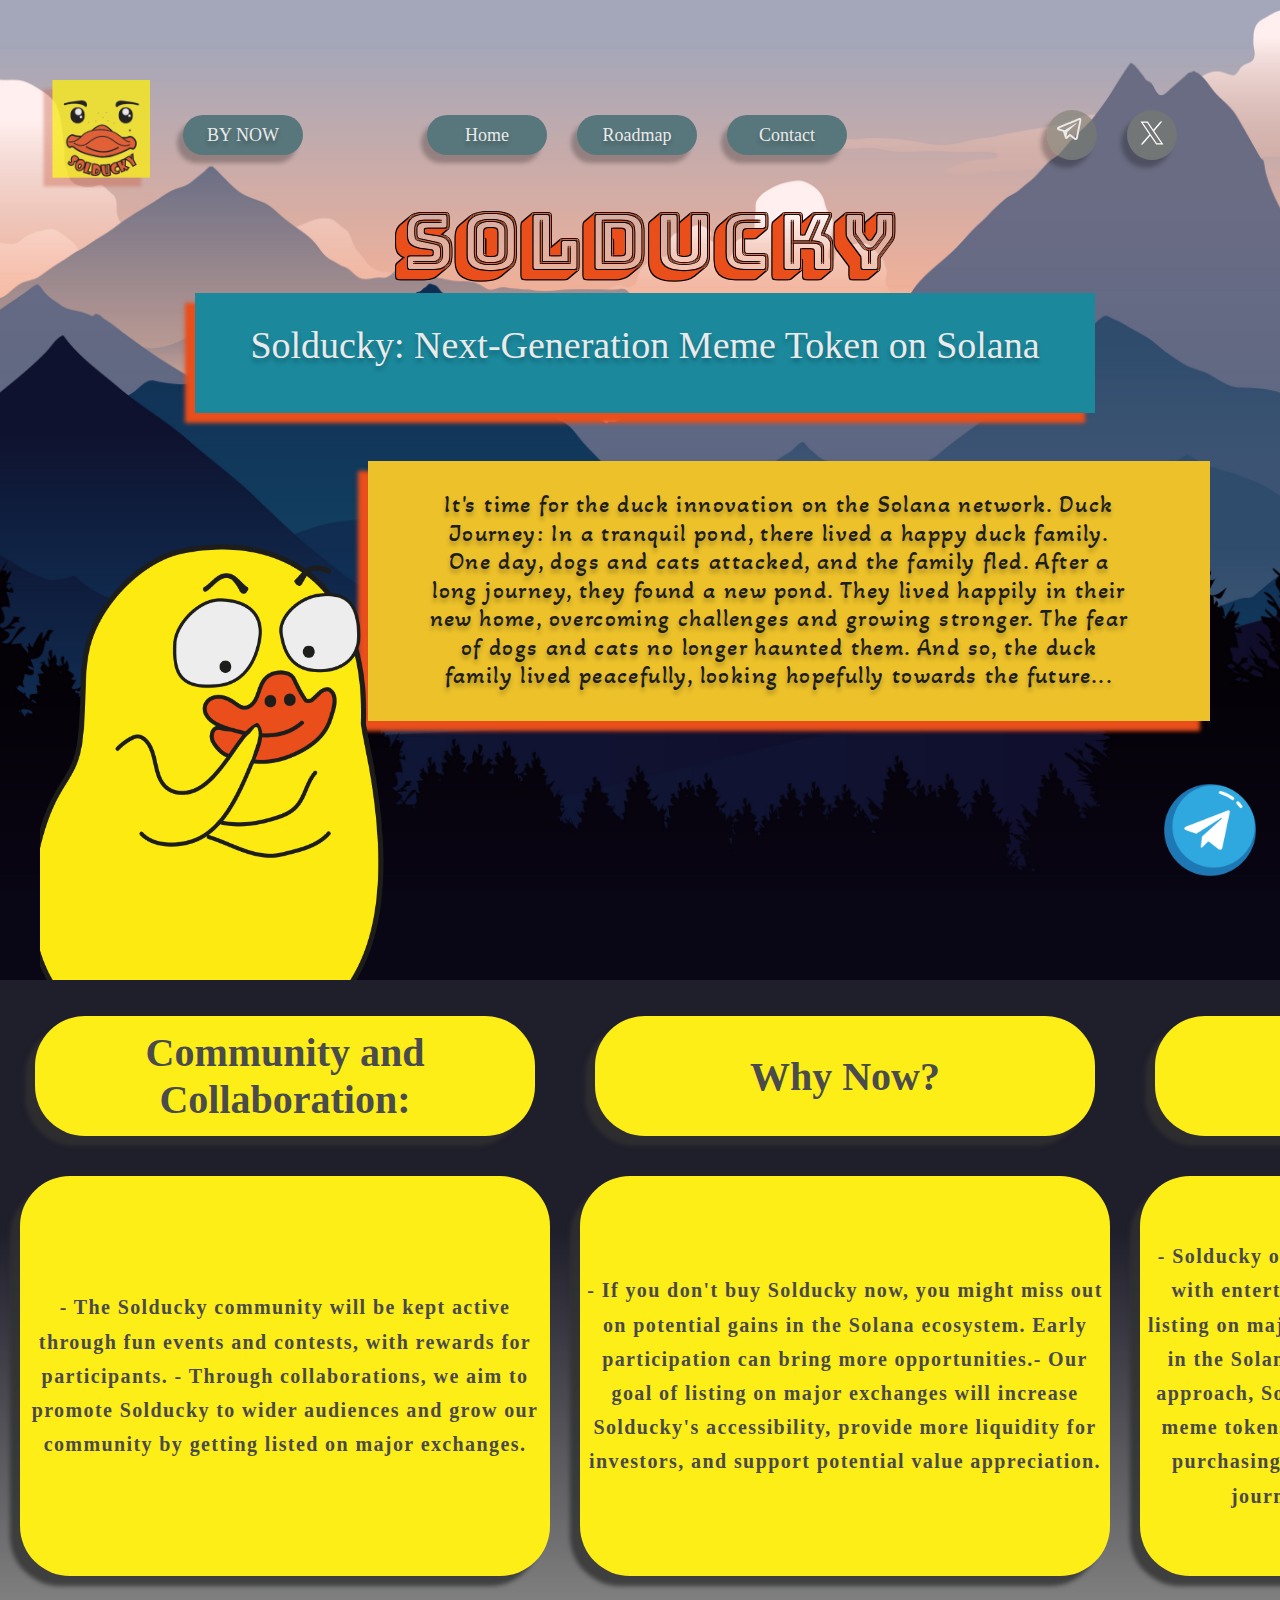
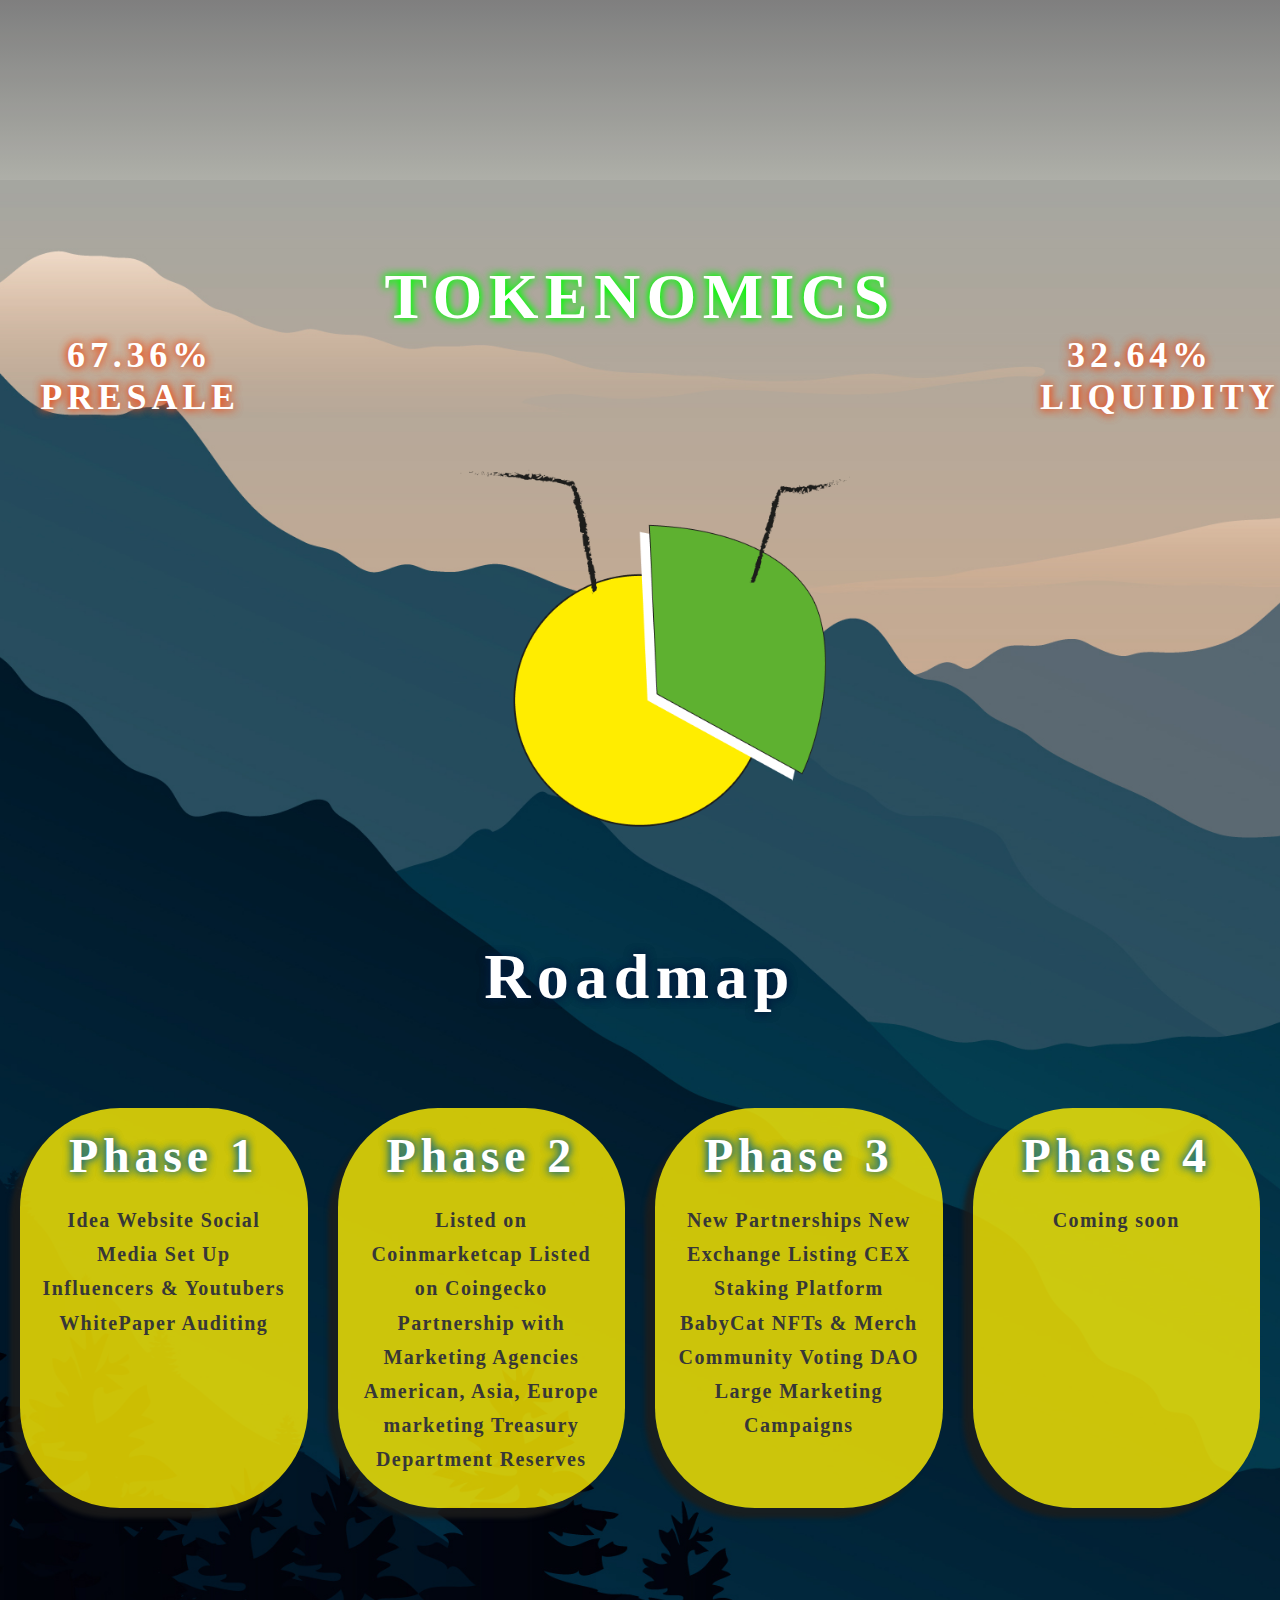
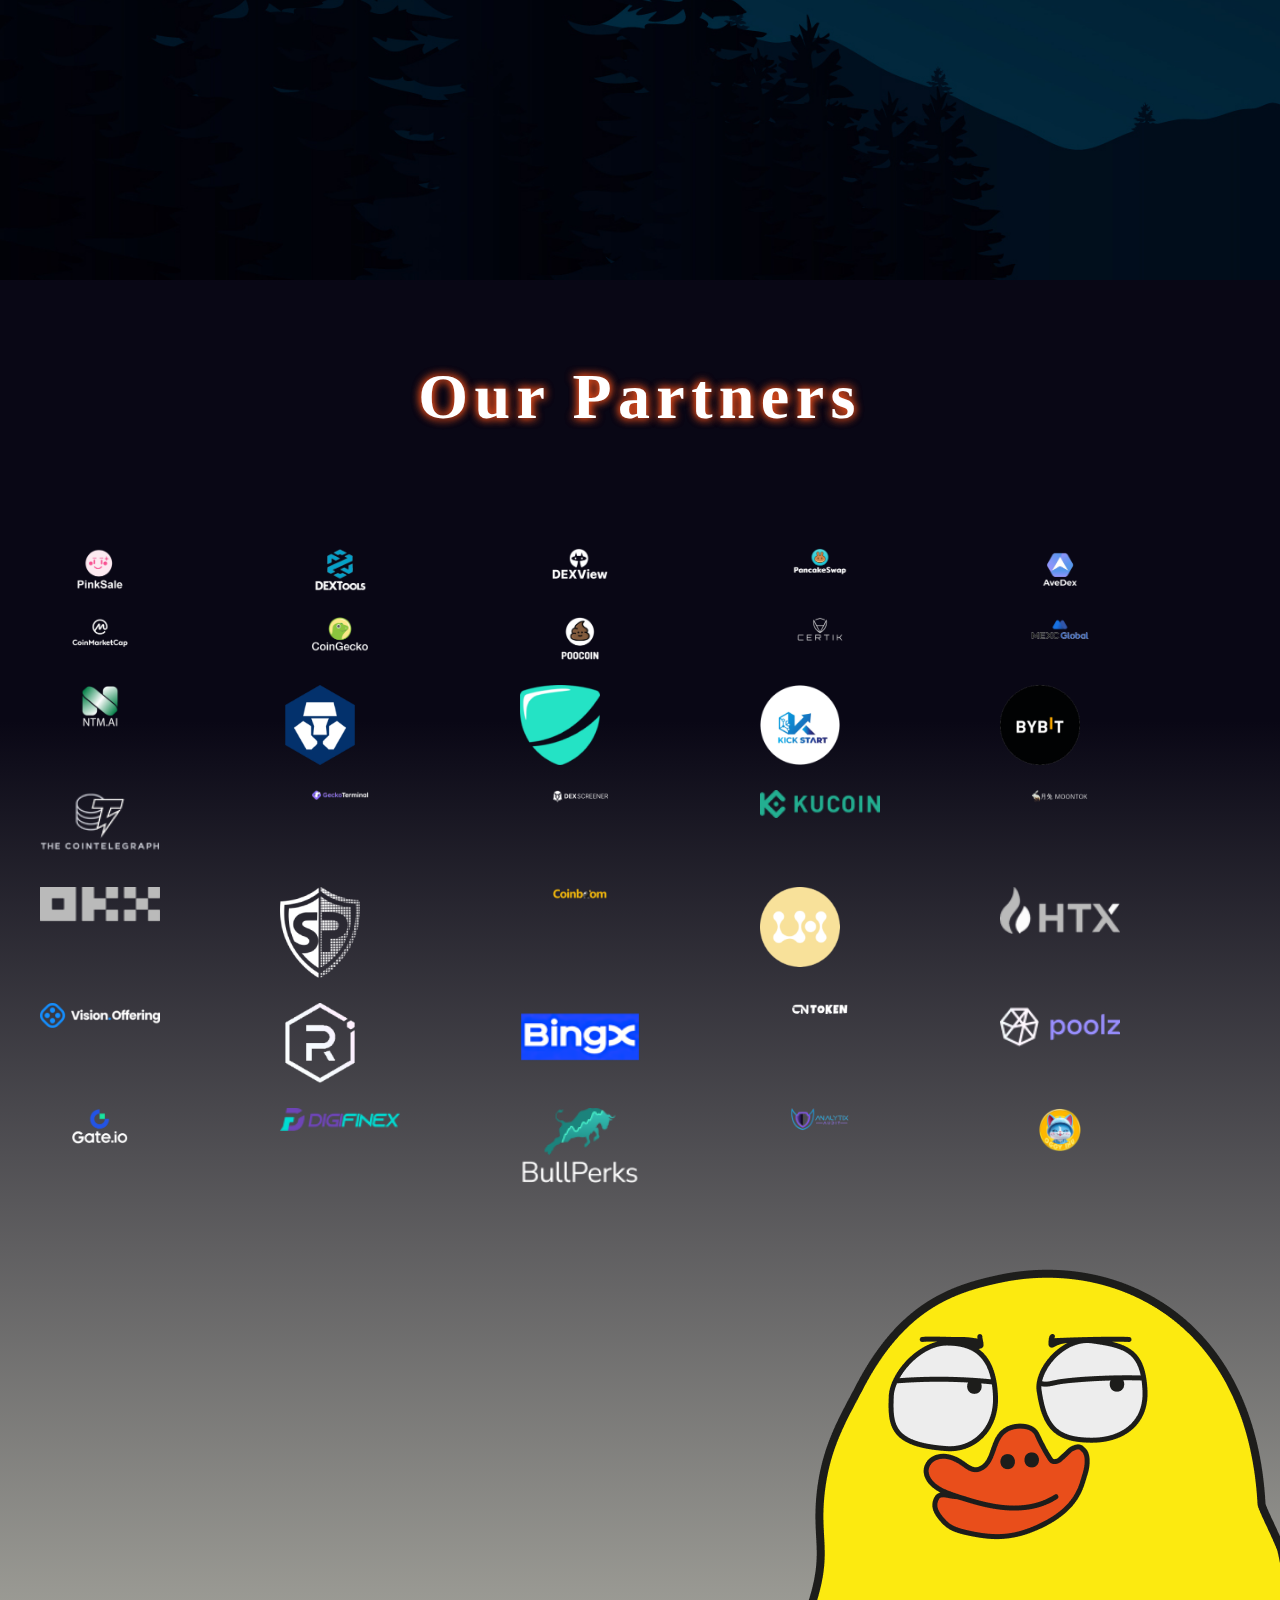
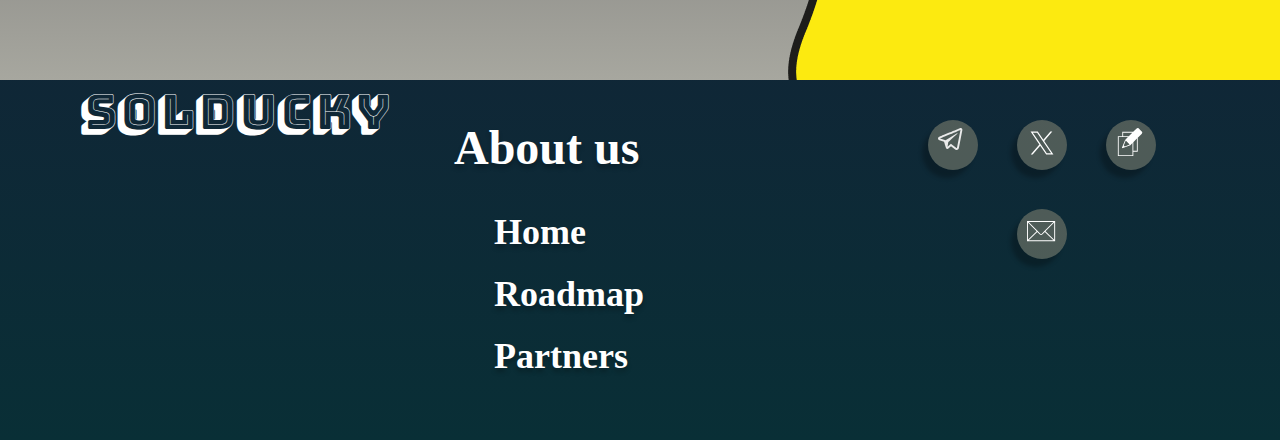
==== commit 980d0e1c: "color" ====
--- a/index.html
+++ b/index.html
@@ -38,8 +38,10 @@
                 class="ducky-logo"
               />
             </li>
-            <li class="menu-link-list-button">
-              <a href="./whitepaper.html" class="button">WHITEPAPER</a>
+            <li class="menu-link-list">
+              <a href="./whitepaper.html" class="button">
+                <button type="button" class="button-list">BY NOW</button></a
+              >
             </li>
           </ul>
           <nav class="menu list">
@@ -48,10 +50,14 @@
                 <button type="button" class="button-list">Home</button>
               </li>
               <li class="menu-link-list">
-                <button type="button" class="button-list">Roadmap</button>
+                <a href="#roadmap"
+                  ><button type="button" class="button-list">Roadmap</button></a
+                >
               </li>
               <li class="menu-link-list">
-                <button type="button" class="button-list">Contact</button>
+                <a href="#contact"
+                  ><button type="button" class="button-list">Contact</button></a
+                >
               </li>
             </ul>
           </nav>
@@ -148,7 +154,7 @@
             </h3>
             <p class="container-prg">
               - With Solana's fast and low-cost transactions, buying and selling
-              Solducky can be done quickly and easily. With a total supply of 5
+              Solducky can be done quickly and easily. With a total supply of 1
               billion Solducky, it presents a significant opportunity for
               potential future value appreciation.
             </p>
@@ -172,7 +178,7 @@
 
         <img src="./images/GRAFIK.png" alt="grafik" class="grafik" />
 
-        <h2 class="section-2-title2">Roadmap</h2>
+        <h2 id="roadmap" class="section-2-title2">Roadmap</h2>
         <ul class="section-roadmap-list">
           <li class="list-roadmap">
             <span><h3>Phase 1</h3></span>
@@ -203,7 +209,7 @@
         </ul>
       </section>
       <section class="section-3">
-        <h2>Our Partners</h2>
+        <h2 id="partners">Our Partners</h2>
         <ul class="container-partners">
           <li class="list-partners">
             <img src="./images/1.png" alt="icons" class="icons-partners" />
@@ -321,11 +327,11 @@
         <h2>SOLDUCKY</h2>
       </div>
       <div>
-        <h3>About us</h3>
+        <h3 id="contact">About us</h3>
         <ul>
           <li class="list-about-us"><a href="">Home</a></li>
-          <li class="list-about-us"><a href="">Roadmap</a></li>
-          <li class="list-about-us"><a href="">Partners</a></li>
+          <li class="list-about-us"><a href="#roadmap">Roadmap</a></li>
+          <li class="list-about-us"><a href="#partners">Partners</a></li>
         </ul>
       </div>
       <div>
--- a/css/styles.css
+++ b/css/styles.css
@@ -3,7 +3,6 @@
   --secondary-text-color: #393939;
   --background-color: aliceblue;
   --primary-border-color: #001834;
-  --brand-color: #ce0505;
   --button-background: #58777c;
   --text-color: #eaeaea;
   --container-2-background: #1b889c;
@@ -85,7 +84,7 @@
 }
 /*------------ HEADER --------------*/
 .container-header {
-  height: 1900px;
+  height: 100vh;
   position: relative;
 }
 .container-list {
@@ -107,77 +106,74 @@
   display: flex;
   gap: 30px;
 }
-.button {
-  padding: 10px;
-  text-decoration: none;
-}
-.button,
+
+.button-list:hover {
+  background-color: #172a42fd;
+}
 .button-list {
-  width: 223px;
-  height: 65px;
-  border-radius: 50px;
   background: var(--button-background);
   box-shadow: -6px 8px 4px 0px var(--footer-icon-shadow-color);
   border: none;
   color: var(--text-color);
   text-shadow: 0px 4px 4px var(--footer-icon-shadow-color);
   font-family: 'Berlin Sans FB Demi';
-  font-size: 28px;
-  font-weight: 700;
-  line-height: normal;
-}
-.button-list {
+  font-size: 18px;
+  line-height: normal;
   width: 120px;
   height: 40px;
-  border-radius: 30px;
-  font-size: 20px;
-}
+  border-radius: 20px;
+}
+
 h1 {
-  color: var(--brand-color);
+  color: #e94e1b;
   font-family: 'Bungee Shade';
-  font-size: 118px;
-  font-weight: 400;
+  font-size: 78px;
+  font-weight: 500;
   line-height: normal;
   text-align: center;
   margin: 0 auto;
+  padding: 0px;
+  text-shadow: -1.2px -1.2px 0 #000, 1.2px -1.2px 0 #000, -1.2px 1.2px 0 #000,
+    1.2px 1.2px 0 #000;
 }
 .container-2-bc {
-  width: 720px;
-  height: 160px;
+  width: 900px;
+  height: 120px;
   background: var(--container-2-background);
-  box-shadow: -10px 10px 4px 0px var(--brand-color);
+  box-shadow: -10px 10px 4px 0px #e94e1b;
   text-align: center;
   margin: auto;
-  margin-bottom: 98px;
+  margin-bottom: 48px;
 }
 .container-2-title {
   color: var(--text-color);
-  font-family: 'Berlin Sans FB Demi';
-  font-size: 48px;
-  font-weight: 700;
+  text-shadow: 0px 4px 4px var(--footer-icon-shadow-color);
+  font-family: 'Berlin Sans FB Demi';
+  font-size: 38px;
+  font-weight: 400;
   line-height: normal;
   padding: 30px 54px;
 }
 .container-2-text {
   width: 782px;
-  height: 700px;
+  height: auto;
   background: #ecc12a;
-  box-shadow: -10px 10px 4px 0px #e56e3b;
+  box-shadow: -10px 10px 4px 0px #e94e1b;
   margin-left: auto;
   margin-right: 40px;
+  padding: 30px;
 }
 .text-2 {
   color: #1d1d1b;
   text-align: center;
   text-shadow: 0px 4px 4px var(--footer-icon-shadow-color);
   font-family: 'Akaya Kanadaka';
-  font-size: 40px;
+  font-size: 24px;
   font-weight: 400;
   line-height: 119.516%;
   display: flex;
   justify-content: center;
   align-items: center;
-  height: 700px;
   margin-left: 31px;
   margin-right: 51px;
 }
@@ -195,7 +191,7 @@
 
 .ducky-1 {
   animation: jumpAnimation 0.5s ease infinite;
-  width: 500px;
+  width: 350px;
   height: auto;
   position: absolute;
   bottom: 0;
@@ -340,6 +336,10 @@
   box-shadow: -10px 10px 4px 0px rgba(29, 29, 27, 0.8);
 }
 
+.list-roadmap:hover {
+  transform: scale(1.08);
+}
+
 .list-roadmap p {
   color: #373737;
   font-family: 'Berlin Sans FB Demi';
@@ -504,9 +504,10 @@
   font-size: 36px;
 }
 .h2-header {
+  font-size: 46px;
   padding: 40px;
-  color: #ce0505;
-  font-size: 46px;
+  color: #0d5595;
+  text-shadow: 2px 2px 4px rgba(0, 0, 0, 0.5);
 }
 .container-whitepaper {
   padding: 20px;
@@ -544,5 +545,6 @@
 .h2-footer {
   font-size: 46px;
   padding: 40px;
-  color: #ce0505;
-}
+  color: #1b889c;
+  text-shadow: 2px 2px 4px rgba(0, 0, 0, 2);
+}
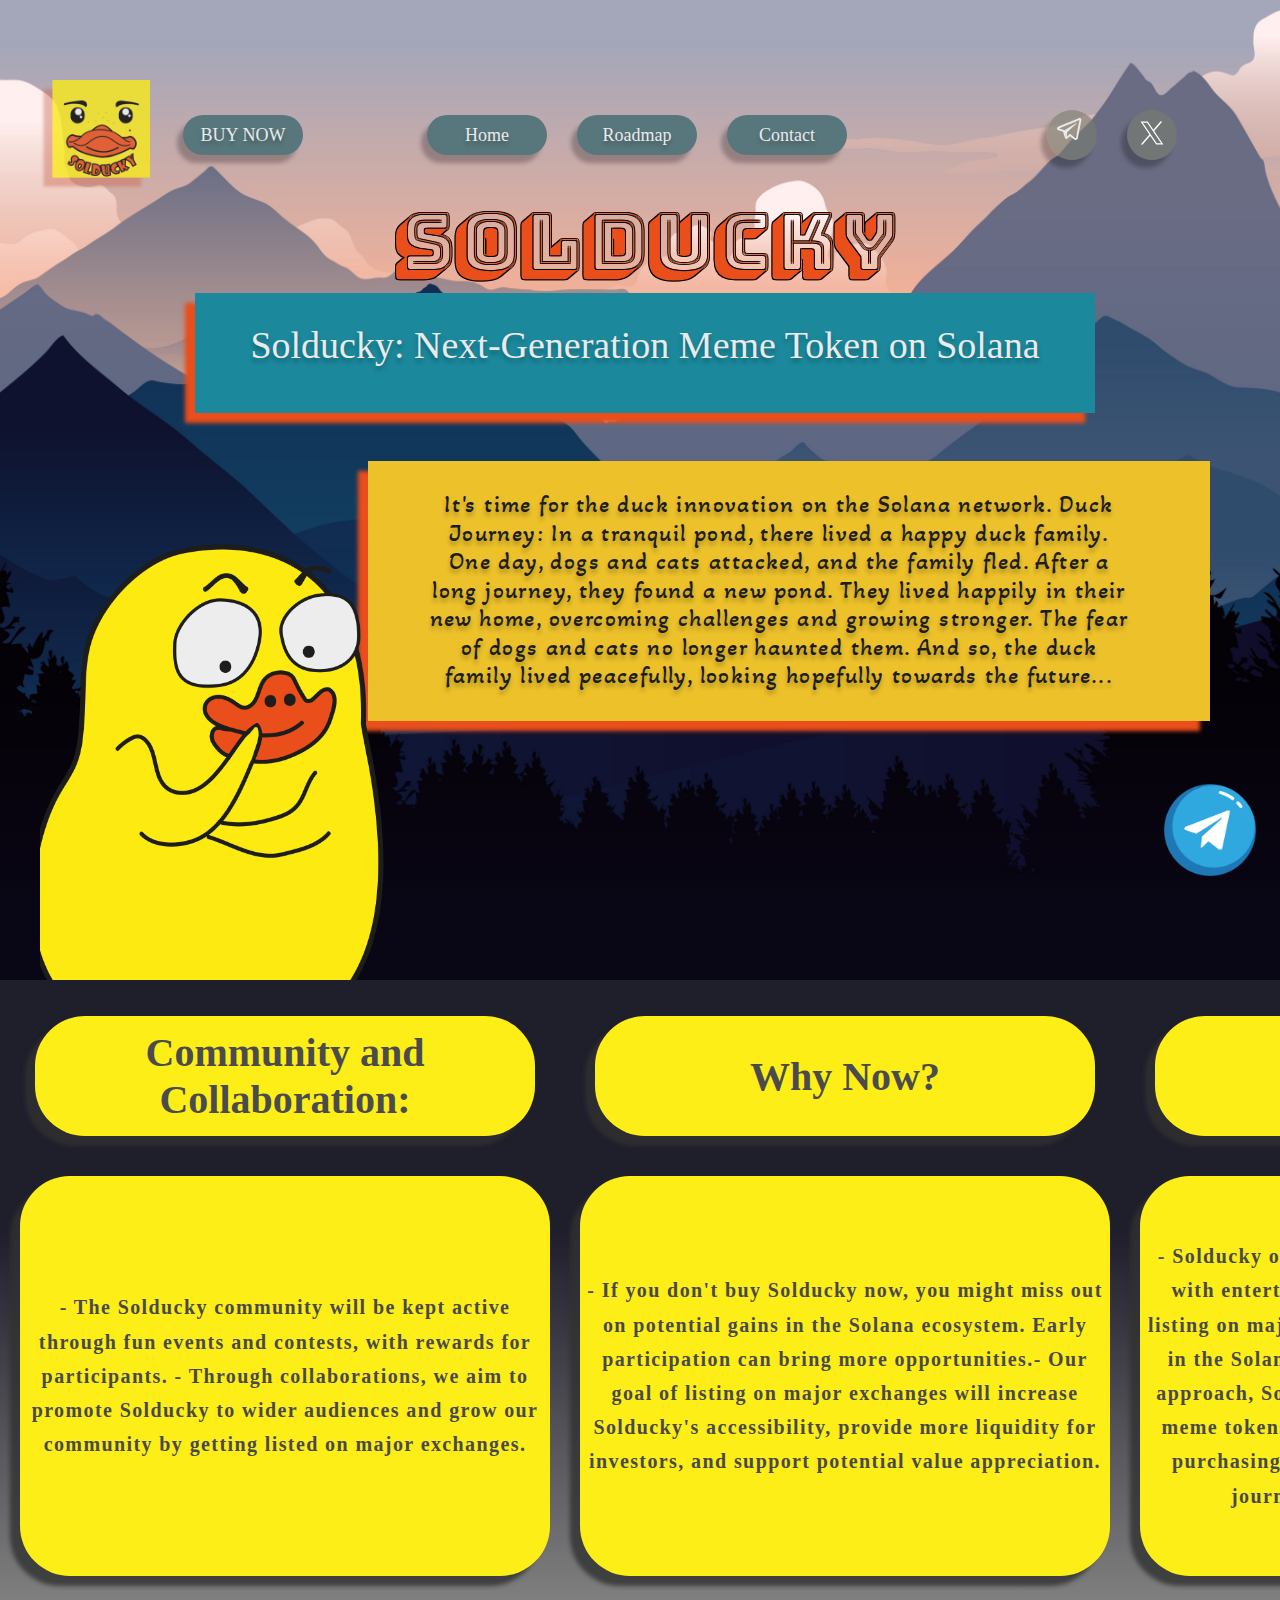
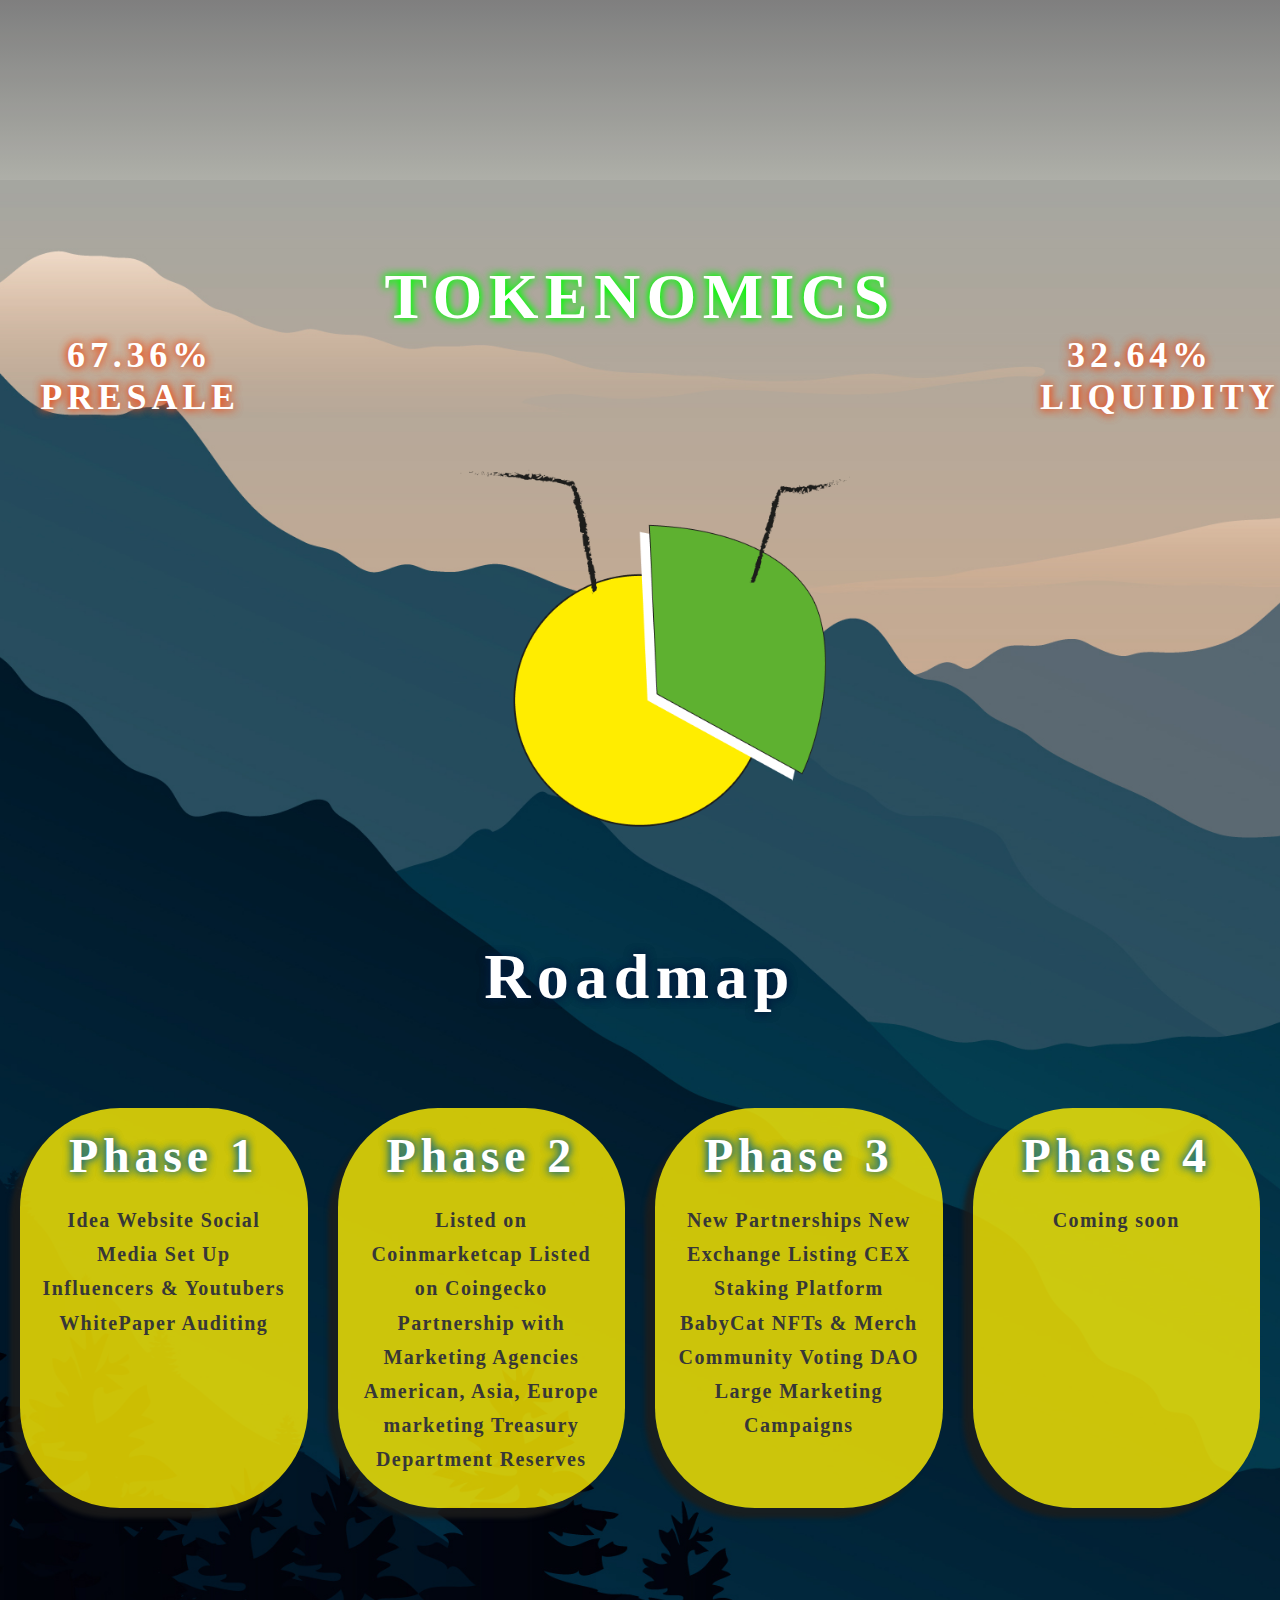
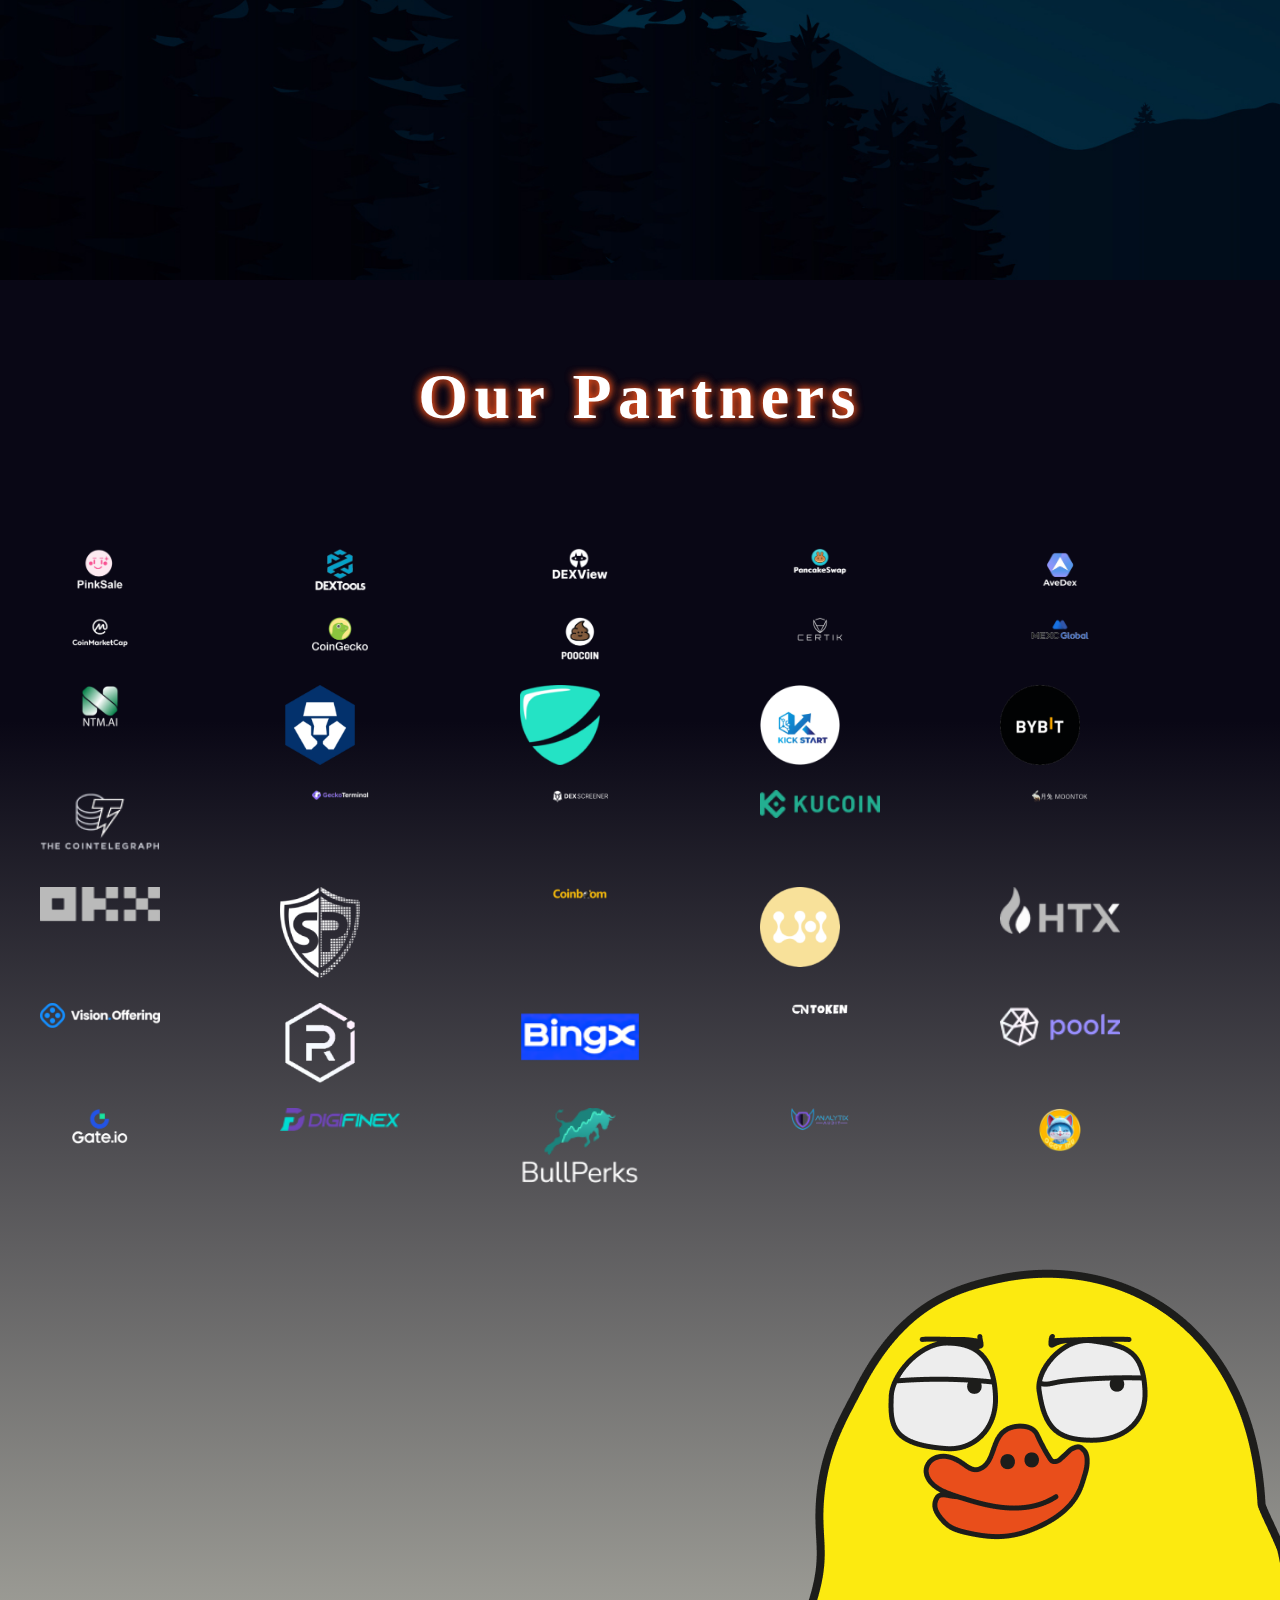
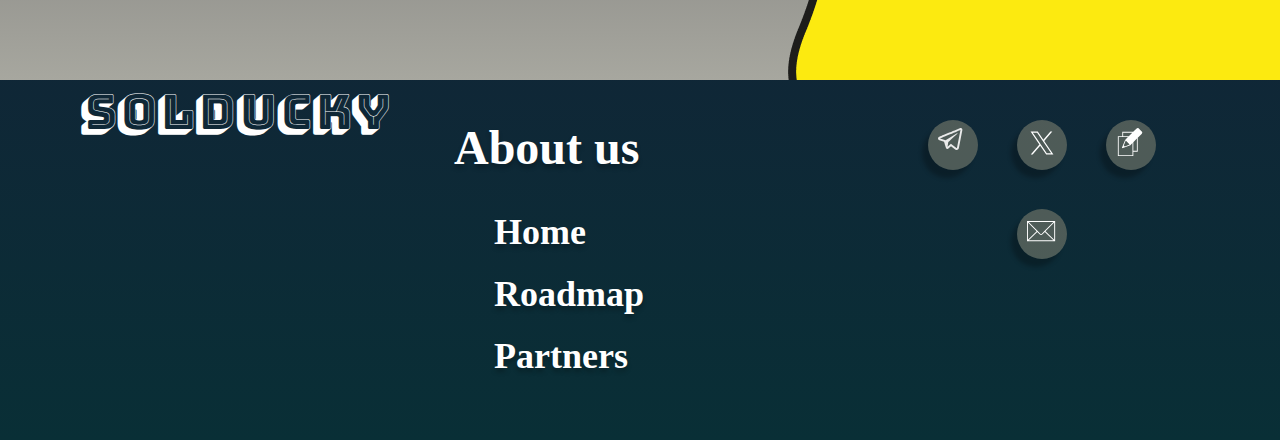
==== commit 8e785f6b: "coursor" ====
--- a/index.html
+++ b/index.html
@@ -40,7 +40,7 @@
             </li>
             <li class="menu-link-list">
               <a href="./whitepaper.html" class="button">
-                <button type="button" class="button-list">BY NOW</button></a
+                <button type="button" class="button-list">BUY NOW</button></a
               >
             </li>
           </ul>
--- a/css/styles.css
+++ b/css/styles.css
@@ -109,6 +109,7 @@
 
 .button-list:hover {
   background-color: #172a42fd;
+  cursor: pointer;
 }
 .button-list {
   background: var(--button-background);
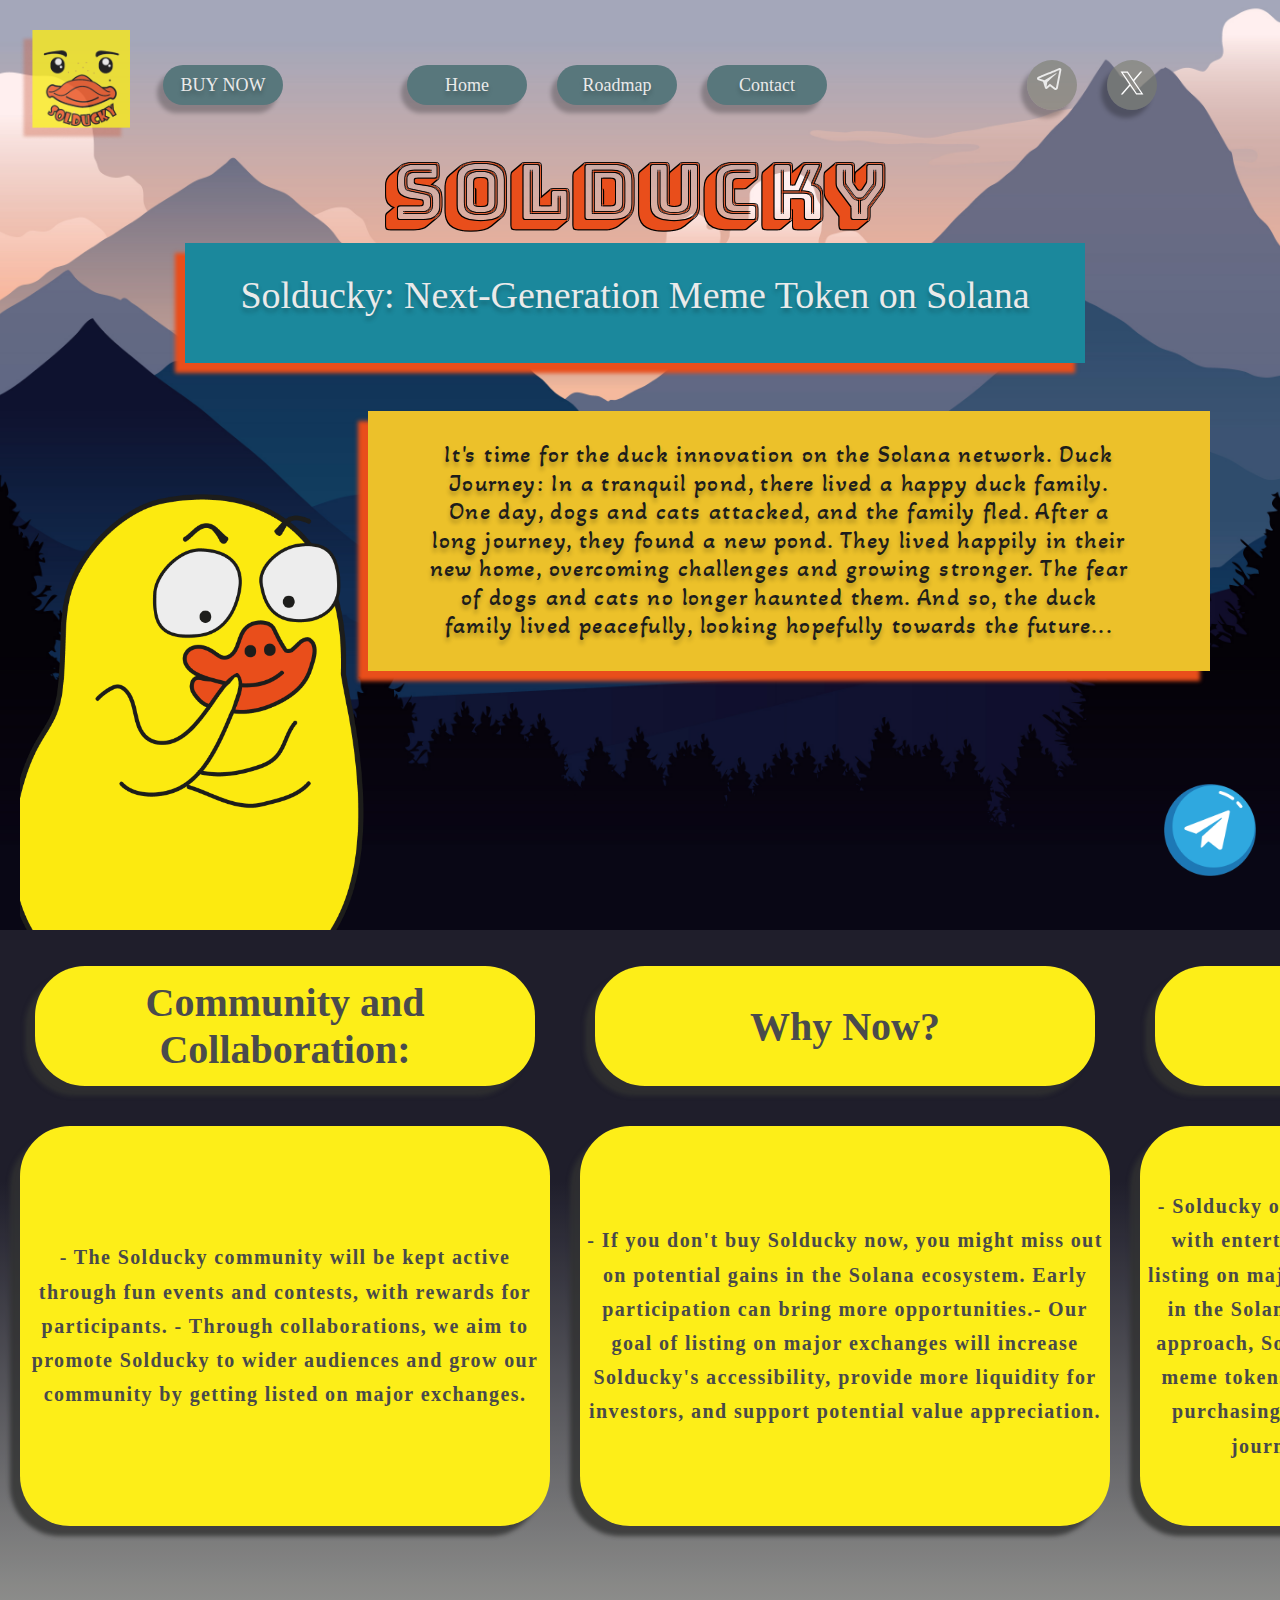
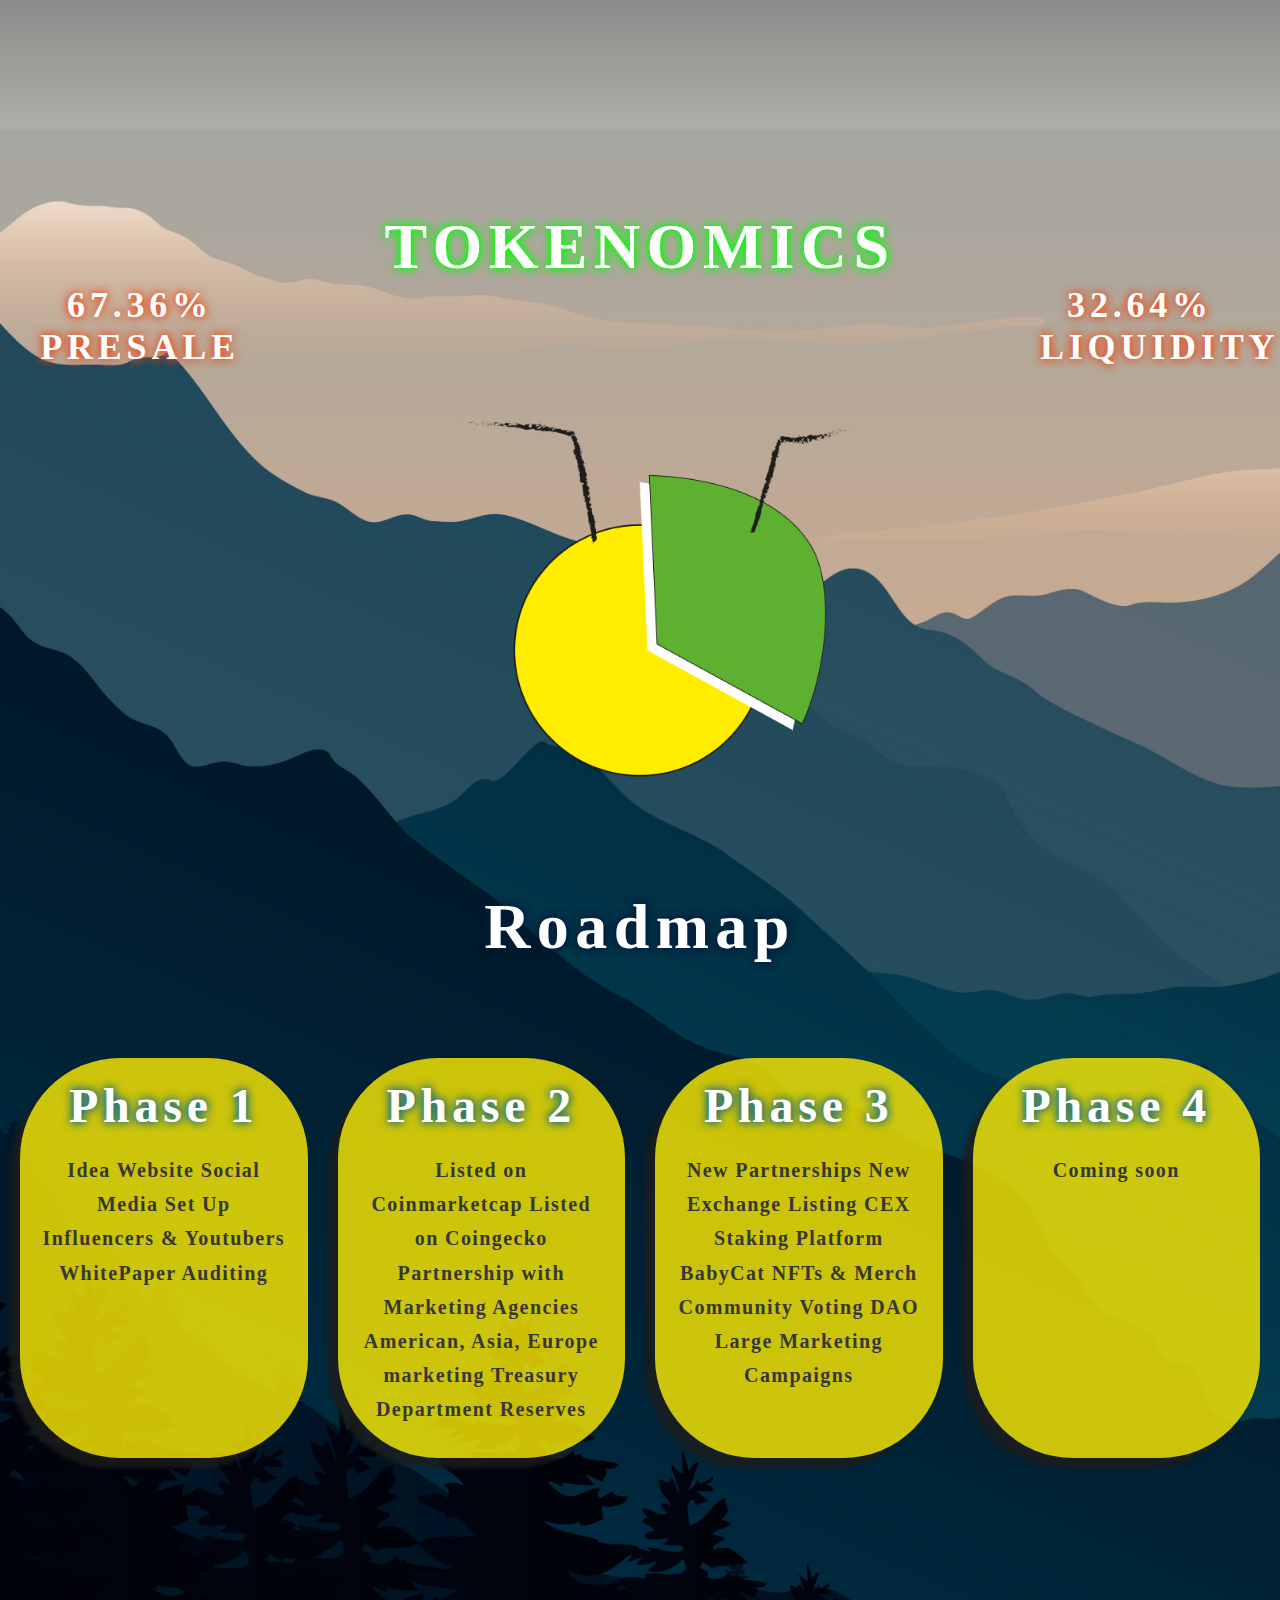
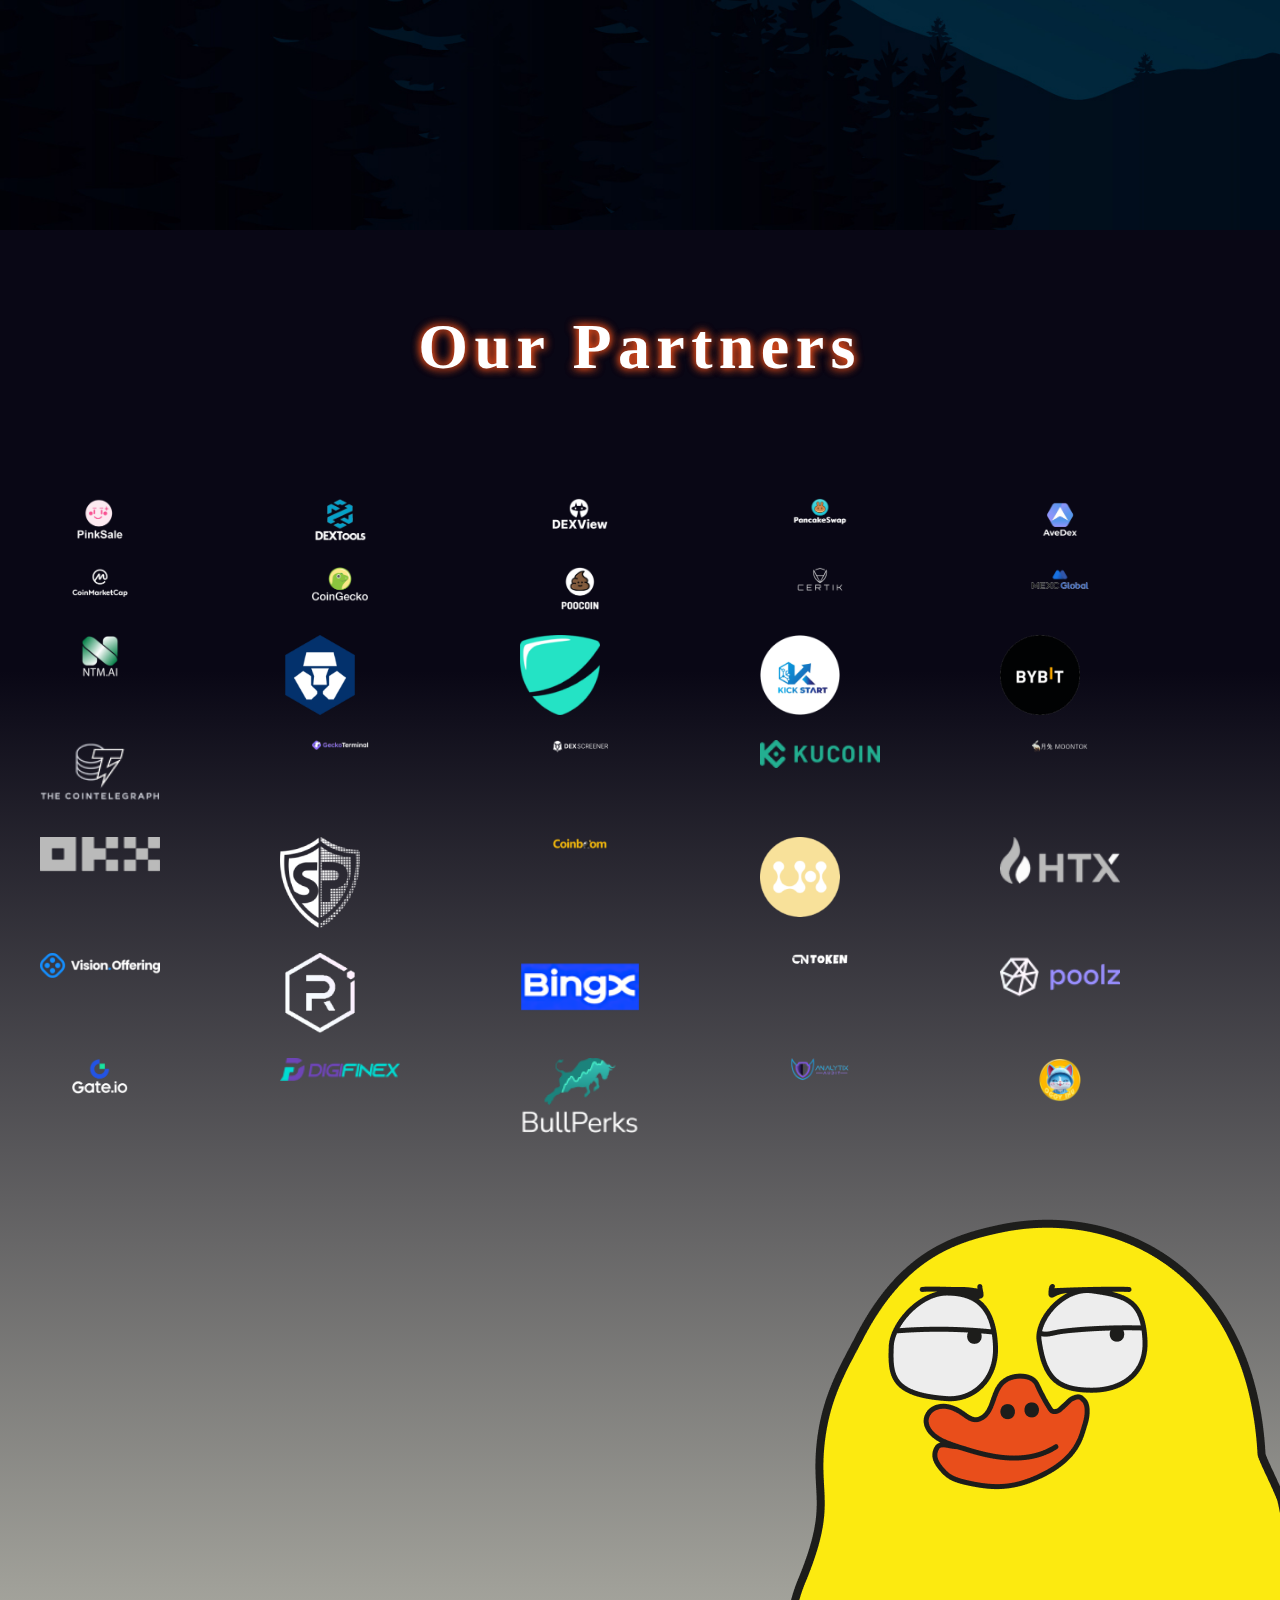
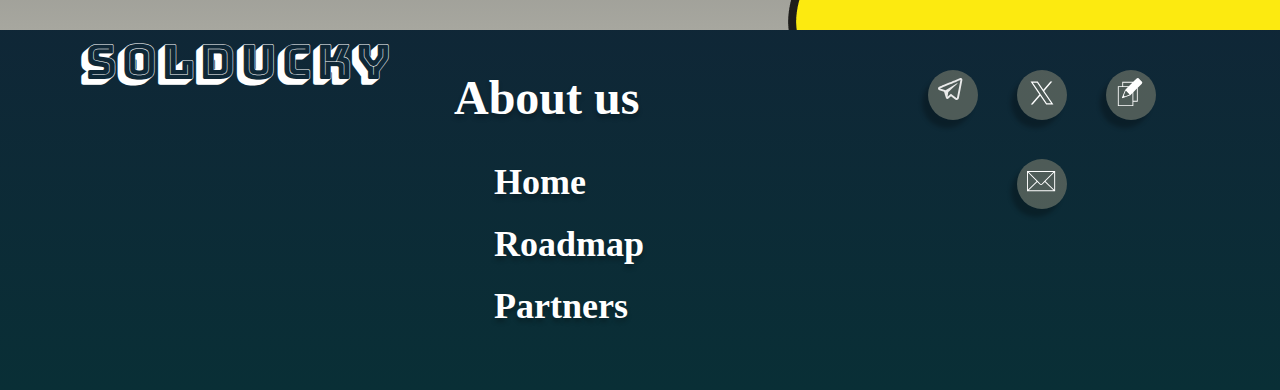
==== commit 86798bd8: "mobile-section1" ====
--- a/index.html
+++ b/index.html
@@ -39,15 +39,19 @@
               />
             </li>
             <li class="menu-link-list">
-              <a href="./whitepaper.html" class="button">
-                <button type="button" class="button-list">BUY NOW</button></a
+              <a href="" class="button" target="_blank">
+                <button type="button" class="button-list button-list-buy">
+                  BUY NOW
+                </button></a
               >
             </li>
           </ul>
           <nav class="menu list">
             <ul class="list menu-link">
-              <li class="menu-link-list">
-                <button type="button" class="button-list">Home</button>
+              <li class="menu-link-list" id="home">
+                <a href="#home"
+                  ><button type="button" class="button-list">Home</button></a
+                >
               </li>
               <li class="menu-link-list">
                 <a href="#roadmap"
@@ -55,7 +59,7 @@
                 >
               </li>
               <li class="menu-link-list">
-                <a href="#contact"
+                <a href="#contact" target="_blank"
                   ><button type="button" class="button-list">Contact</button></a
                 >
               </li>
@@ -68,6 +72,7 @@
                 <a
                   href="https://t.me/+fVwgnzU8GQ81NTQy"
                   class="icon-social-link"
+                  target="_blank"
                 >
                   <svg class="icons-footer" width="30" height="">
                     <use href="./images/icons.svg#telegram"></use>
@@ -78,6 +83,7 @@
                 <a
                   href=" https://x.com/solducky1?t=UopcClD-0szXGWDy_NiZaw&s=35"
                   class="icon-social-link"
+                  target="_blank"
                 >
                   <svg class="icons-footer" width="30" height="30">
                     <use href="./images/icons.svg#twitter"></use>
@@ -347,6 +353,7 @@
             <a
               href=" https://x.com/solducky1?t=UopcClD-0szXGWDy_NiZaw&s=35"
               class="icon-social-link"
+              target="_blank"
             >
               <svg class="icons-footer" width="30" height="30">
                 <use href="./images/icons.svg#twitter"></use>
@@ -354,21 +361,25 @@
             </a>
           </li>
           <li class="icon-list-footer">
-            <a href="./whitepaper.html" class="icon-social-link">
+            <a
+              href="./whitepaper.html"
+              class="icon-social-link"
+              target="_blank"
+            >
               <svg class="icons-footer" width="30" height="30">
                 <use href="./images/icons.svg#whitepaper"></use>
               </svg>
             </a>
           </li>
           <li class="icon-list-footer">
-            <a href="" class="icon-social-link">
+            <a href="" class="icon-social-link" target="_blank">
               <svg class="icons-footer" width="30" height="30">
                 <use href="./images/icons.svg#mail"></use>
               </svg>
             </a>
           </li>
         </ul>
-        <a href="https://t.me/+fVwgnzU8GQ81NTQy">
+        <a href="https://t.me/+fVwgnzU8GQ81NTQy" target="_blank">
           <img src="./images/telegram.png" alt="telegram" class="telegram"
         /></a>
       </div>
--- a/css/styles.css
+++ b/css/styles.css
@@ -60,7 +60,7 @@
   display: block;
 }
 .menu-list {
-  padding: 80px 30px 0px 40px;
+  padding: 30px 30px 0px 20px;
   background-image: url('../images/bacground1.jpg');
   background-size: cover;
   background-position: center;
@@ -84,7 +84,7 @@
 }
 /*------------ HEADER --------------*/
 .container-header {
-  height: 100vh;
+  height: 900px;
   position: relative;
 }
 .container-list {
--- a/css/media.css
+++ b/css/media.css
@@ -1,4 +1,7 @@
 @media only screen and (max-width: 600px) {
+  .container-header {
+    height: 1600px;
+  }
   .menu-link {
     display: flex;
     flex-direction: column;
@@ -146,6 +149,9 @@
 }
 
 @media only screen and (min-width: 601px) and (max-width: 1024px) {
+  .container-header {
+    height: 1600px;
+  }
   .menu-link {
     display: flex;
     flex-direction: column;
@@ -155,16 +161,7 @@
     flex-direction: column;
     margin: 0 auto;
   }
-  .menu-link-list-button {
-    padding-bottom: 30px;
-  }
-  .button {
-    font-size: 36px;
-    margin-bottom: 20px;
-  }
-  .menu-list {
-    padding: 20px 0px 0px 0px;
-  }
+
   .container-list {
     flex-direction: column;
     width: 230px;
@@ -174,6 +171,9 @@
     padding-left: 0px;
     margin-bottom: 20px;
   }
+  .button-list-buy {
+    margin-bottom: 40px;
+  }
   h1 {
     font-size: 64px;
     padding-bottom: 20px;
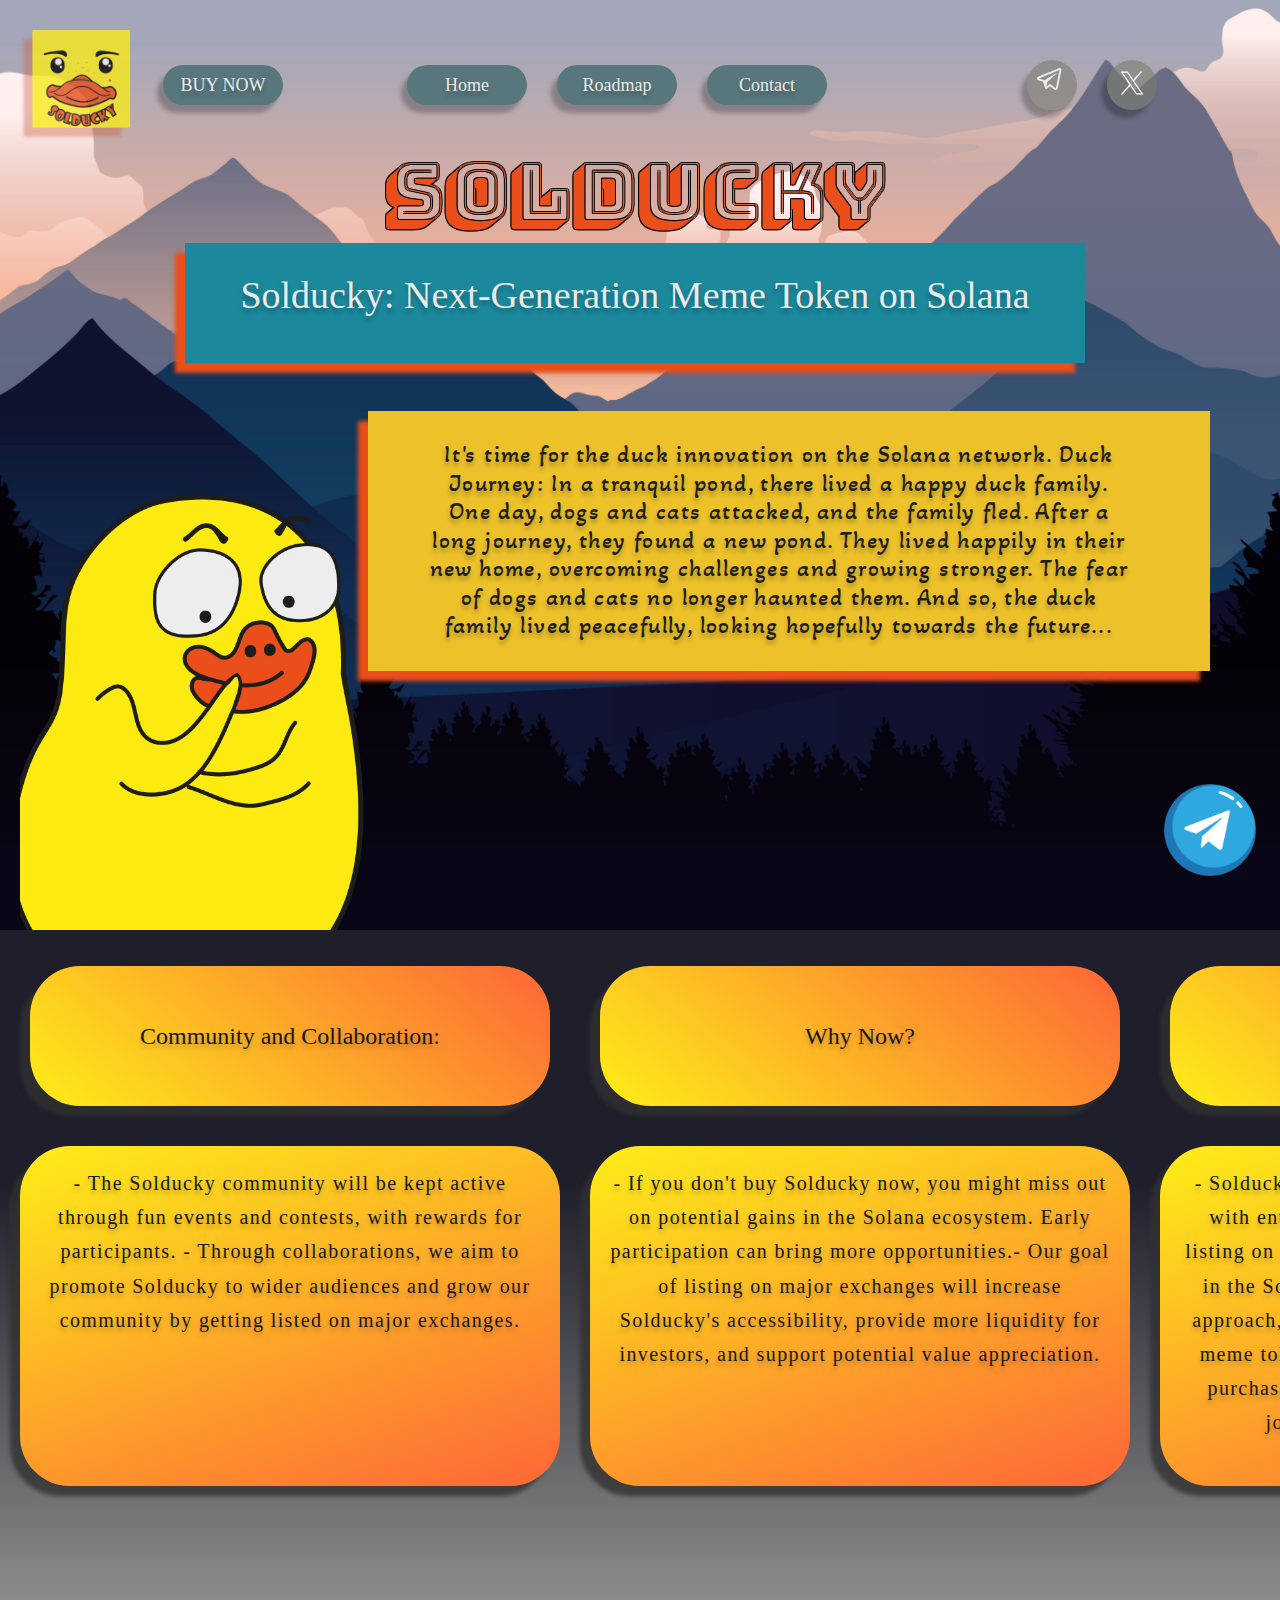
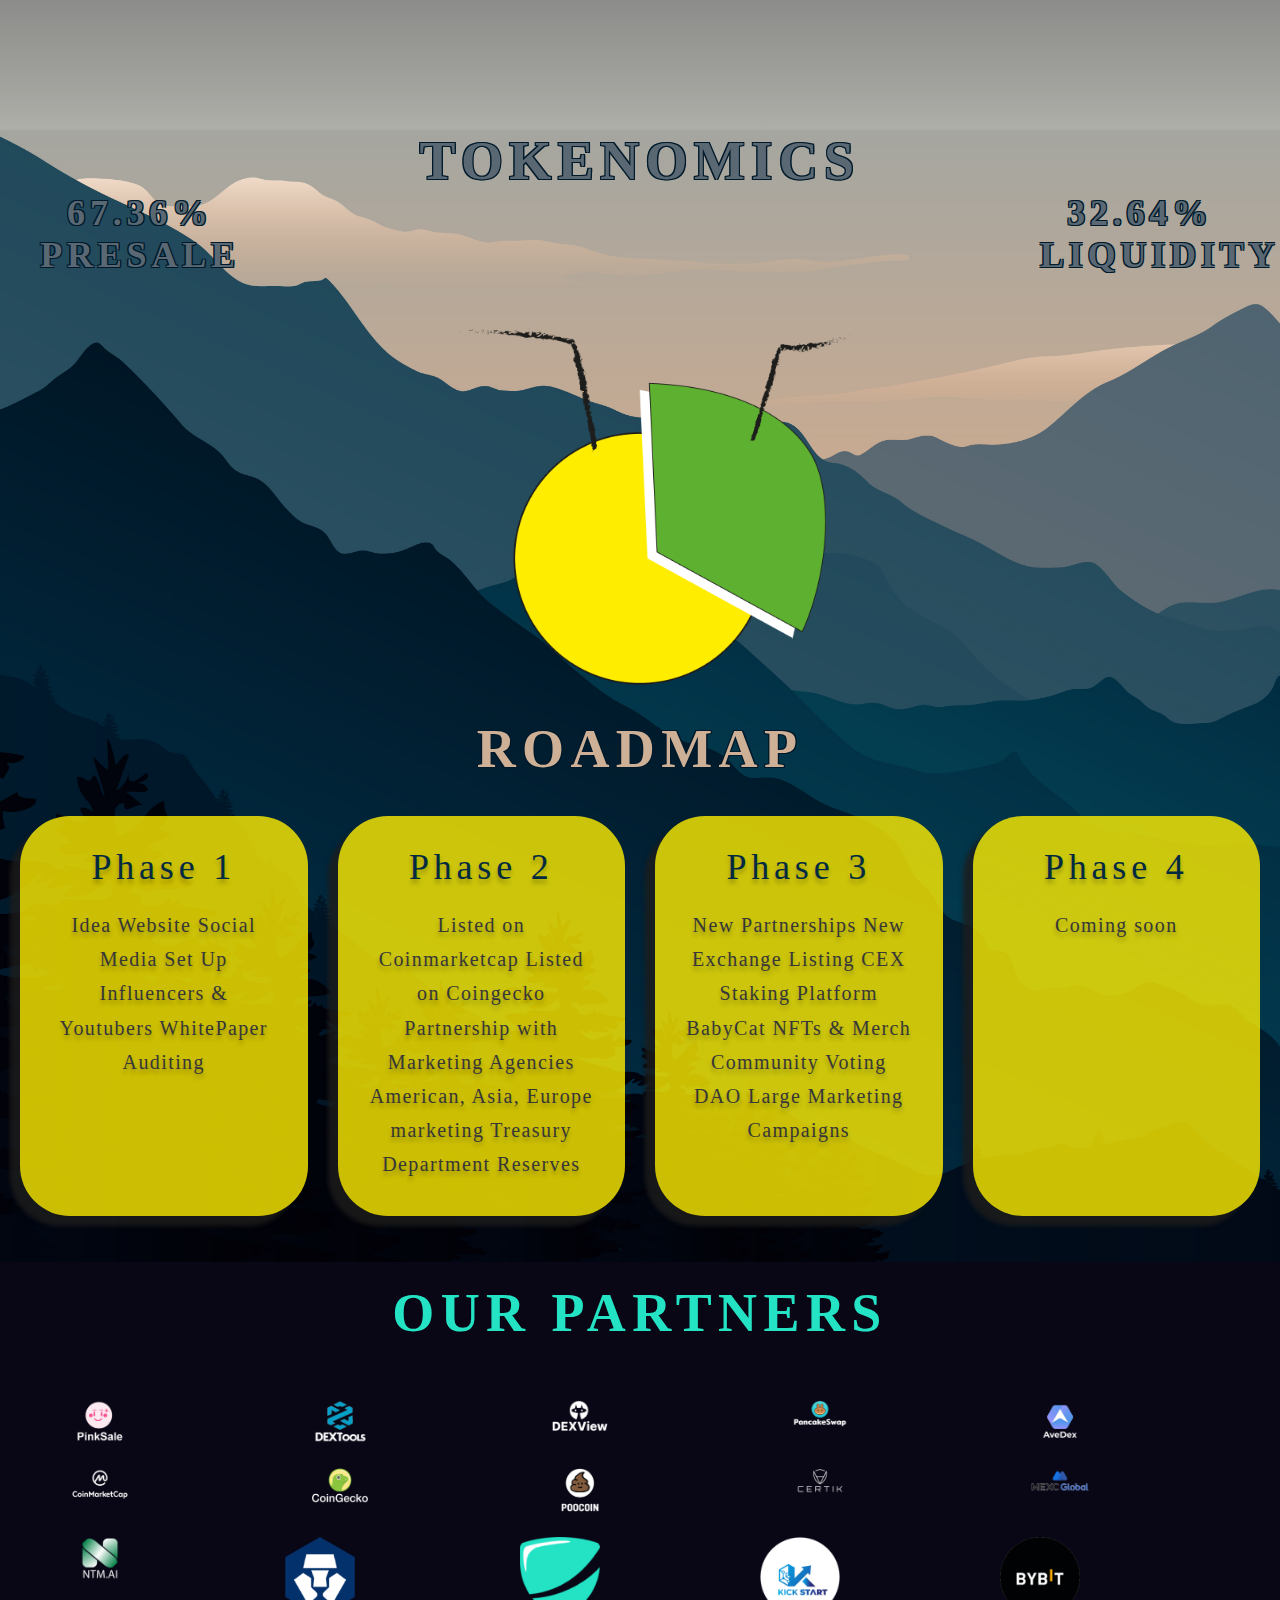
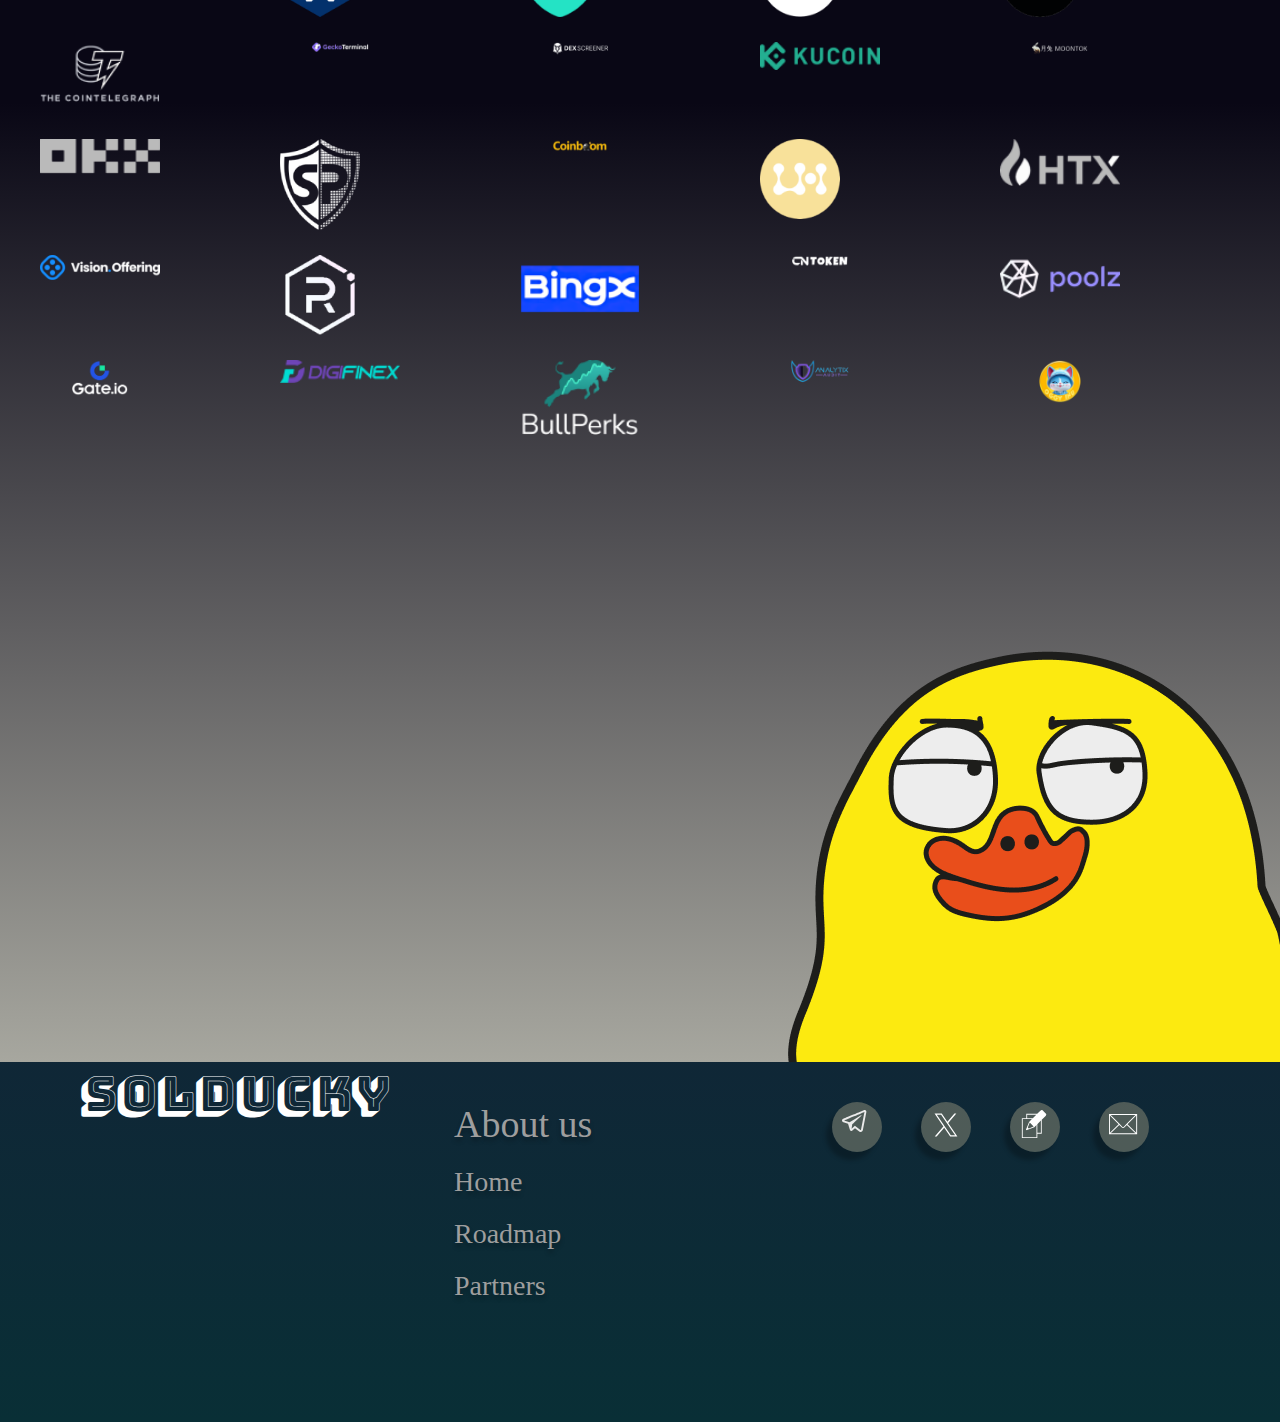
==== commit ad917fd2: "css" ====
--- a/index.html
+++ b/index.html
@@ -184,7 +184,7 @@
 
         <img src="./images/GRAFIK.png" alt="grafik" class="grafik" />
 
-        <h2 id="roadmap" class="section-2-title2">Roadmap</h2>
+        <h2 id="roadmap" class="section-2-title2">ROADMAP</h2>
         <ul class="section-roadmap-list">
           <li class="list-roadmap">
             <span><h3>Phase 1</h3></span>
@@ -215,7 +215,7 @@
         </ul>
       </section>
       <section class="section-3">
-        <h2 id="partners">Our Partners</h2>
+        <h2 id="partners">OUR PARTNERS</h2>
         <ul class="container-partners">
           <li class="list-partners">
             <img src="./images/1.png" alt="icons" class="icons-partners" />
@@ -334,8 +334,8 @@
       </div>
       <div>
         <h3 id="contact">About us</h3>
-        <ul>
-          <li class="list-about-us"><a href="">Home</a></li>
+        <ul class="list-us">
+          <li class="list-about-us"><a href="#home">Home</a></li>
           <li class="list-about-us"><a href="#roadmap">Roadmap</a></li>
           <li class="list-about-us"><a href="#partners">Partners</a></li>
         </ul>
--- a/css/styles.css
+++ b/css/styles.css
@@ -123,6 +123,7 @@
   width: 120px;
   height: 40px;
   border-radius: 20px;
+  transition: color 0.3s;
 }
 
 h1 {
@@ -223,28 +224,29 @@
   text-align: center;
 }
 h3 {
-  color: var(--secondary-text-color);
-  font-family: 'Berlin Sans FB Demi';
-  font-size: 40px;
-  font-weight: 700;
+  color: #000000;
+  text-shadow: 0px 4px 4px var(--footer-icon-shadow-color);
+  font-family: 'Berlin Sans FB Demi';
+  font-size: 24px;
+  font-weight: 400;
   line-height: normal;
 }
 .container-prg {
   margin-top: 40px;
-  width: 530px;
-  height: 400px;
-  background: #ffed00;
+  width: 500px;
+  height: 300px;
+  background: linear-gradient(160deg, #ffed00, #ff5722);
   box-shadow: -10px 10px 4px 0px rgba(29, 29, 27, 0.8);
   display: flex;
-  justify-content: center;
-  align-items: center;
-  border-radius: 50px;
+  border-radius: 50px;
+  padding: 20px;
 }
 p {
-  color: #373737;
+  color: #000000;
+  text-shadow: 0px 4px 4px var(--footer-icon-shadow-color);
   font-family: 'Berlin Sans FB Demi';
   font-size: 20px;
-  font-weight: 700;
+  font-weight: 400;
   line-height: 171.429%;
   letter-spacing: 1.4px;
 }
@@ -252,34 +254,34 @@
 .container-3-bc {
   width: 500px;
   height: 120px;
-  background: #ffed00;
+  background: linear-gradient(40deg, #ffed00, #ff5722);
   box-shadow: -10px 10px 4px 0px rgba(29, 29, 27, 0.8);
   display: flex;
   justify-content: center;
   align-items: center;
   border-radius: 50px;
+  padding: 10px;
 }
 
 .section-2 {
   display: flex;
   flex-direction: column;
   text-align: center;
-  height: 1700px;
   background-image: url(../images/background2.jpg);
   background-size: cover;
   background-position: center;
+  padding-bottom: 10px;
 }
 .section-2-title {
-  color: var(--white);
-  text-shadow: 0px 4px 4px var(--primary-text-color);
-  font-family: 'Berlin Sans FB Demi';
-  font-size: 64px;
+  color: #5a6873;
+  font-family: 'Berlin Sans FB Demi';
+  font-size: 54px;
   font-weight: 700;
   line-height: normal;
   letter-spacing: 6.4px;
   text-align: center;
-  text-shadow: 0px 0px 10px #00ff00, 0px 0px 10px #00ff00;
-  padding-top: 80px;
+  text-shadow: -1.2px -1.2px 0 #001a2b, 1.2px -1.2px 0 #001a2b,
+    -1.2px 1.2px 0 #001a2b, 1.2px 1.2px 0 #001a2b;
 }
 .section-2-container {
   display: flex;
@@ -287,8 +289,9 @@
   padding: 0 40px;
 }
 .section-2-prg {
-  color: var(--white);
-  text-shadow: 0px 0px 10px #e94e1b, 0px 0px 10px #e94e1b;
+  color: #5a6873;
+  text-shadow: -1.2px -1.2px 0 #001a2b, 1.2px -1.2px 0 #001a2b,
+    -1.2px 1.2px 0 #001a2b, 1.2px 1.2px 0 #001a2b;
   font-family: 'Berlin Sans FB Demi';
   font-size: 36px;
   font-weight: 700;
@@ -305,17 +308,15 @@
   transform: scale(1.2);
 }
 .section-2-title2 {
-  color: var(--white);
-  text-shadow: 0px 4px 4px var(--primary-text-color);
-  text-shadow: 0px 0px 10px #001c3e, 0px 0px 10px #001c3e;
-  font-family: 'Berlin Sans FB Demi';
-  font-size: 64px;
+  color: #ceb096;
+  font-family: 'Berlin Sans FB Demi';
+  font-size: 54px;
   font-weight: 700;
   line-height: normal;
   letter-spacing: 6.4px;
-  padding-top: 80px;
-  padding-bottom: 58px;
-  text-align: center;
+  text-align: center;
+  text-shadow: -1.2px -1.2px 0 #001a2b, 1.2px -1.2px 0 #001a2b,
+    -1.2px 1.2px 0 #001a2b, 1.2px 1.2px 0 #001a2b;
 }
 .section-roadmap-list {
   display: flex;
@@ -330,9 +331,9 @@
   flex-direction: column;
   align-items: center;
   justify-content: flex-start;
-  padding: 20px;
+  padding: 30px;
   width: 530px;
-  border-radius: 100px;
+  border-radius: 50px;
   background: rgba(255, 237, 0, 0.8);
   box-shadow: -10px 10px 4px 0px rgba(29, 29, 27, 0.8);
 }
@@ -345,17 +346,13 @@
   color: #373737;
   font-family: 'Berlin Sans FB Demi';
   font-size: 20px;
-  font-weight: 700;
-  line-height: 171.429%;
   letter-spacing: 1.4px;
 }
 .list-roadmap h3 {
-  color: var(--white);
-  text-shadow: 0px 0px 10px rgba(19, 106, 128, 0.97),
-    0px 0px 10px rgba(19, 106, 128, 0.97);
-  font-family: 'Berlin Sans FB Demi';
-  font-size: 48px;
-  font-weight: 700;
+  color: #012a40;
+  font-family: 'Berlin Sans FB Demi';
+  font-size: 36px;
+  font-weight: 400;
   line-height: normal;
   letter-spacing: 4.8px;
   padding-bottom: 20px;
@@ -369,16 +366,15 @@
 }
 
 .section-3 h2 {
-  color: var(--white);
-  text-shadow: 0px 0px 10px #e94e1b, 0px 0px 10px #e94e1b;
-  font-family: 'Berlin Sans FB Demi';
-  font-size: 64px;
+  color: #24e3c5;
+  font-family: 'Berlin Sans FB Demi';
+  font-size: 54px;
   font-weight: 700;
-  line-height: normal;
   letter-spacing: 6.4px;
-  padding-top: 80px;
-  text-align: center;
-  padding-bottom: 98px;
+  text-align: center;
+  line-height: normal;
+  letter-spacing: 6.4px;
+  padding: 20px 0 40px 0;
 }
 .container-partners {
   display: flex;
@@ -434,12 +430,10 @@
   margin-right: 64px;
 }
 .footer h3 {
-  color: var(--white);
-  text-shadow: 0px 4px 4px var(--footer-icon-shadow-color);
-  font-family: 'Berlin Sans FB Demi';
-  font-size: 48px;
-
-  font-weight: 700;
+  color: #9e9e9e;
+  font-family: 'Berlin Sans FB Demi';
+  font-size: 38px;
+  font-weight: 400;
   line-height: normal;
   padding-top: 40px;
 }
@@ -447,16 +441,31 @@
   text-decoration: none;
   color: inherit;
 }
+.list-us {
+  padding: 0;
+  display: flex;
+  flex-direction: column;
+  justify-content: center;
+  align-items: flex-start;
+  margin: 0;
+}
+
 .list-about-us {
-  color: var(--white);
+  color: #9e9e9e;
   text-shadow: 0px 4px 4px var(--footer-icon-shadow-color);
   font-family: 'Berlin Sans FB Demi';
-  font-size: 36px;
-  font-weight: 700;
+  font-size: 28px;
+  font-weight: 400;
   line-height: normal;
   list-style: none;
   padding-top: 20px;
-}
+  transition: color 0.3s;
+}
+
+.list-about-us:hover {
+  color: #f7cb08;
+}
+
 .icon-container-footer {
   display: flex;
   justify-content: center;
--- a/css/media.css
+++ b/css/media.css
@@ -1,6 +1,6 @@
 @media only screen and (max-width: 600px) {
   .container-header {
-    height: 1600px;
+    height: 1900px;
   }
   .menu-link {
     display: flex;
@@ -14,9 +14,8 @@
   .menu-link-list-button {
     padding-bottom: 30px;
   }
-  .button {
-    font-size: 26px;
-    margin-bottom: 20px;
+  .button-list-buy {
+    margin-bottom: 40px;
   }
   .menu-list {
     padding: 20px 0px 0px 0px;
@@ -130,12 +129,11 @@
     align-items: center;
   }
   .footer h2 {
-    font-size: 42px;
-    padding-bottom: 40px;
+    font-size: 32px;
     margin: 0;
   }
   .footer h3 {
-    font-size: 40px;
+    font-size: 28px;
   }
   .icon-container-footer {
     margin: 0 auto;
@@ -144,13 +142,16 @@
     padding: 0px 0px 20px 0px;
   }
   .list-about-us {
-    font-size: 24px;
+    font-size: 20px;
+  }
+  .list-us {
+    margin-bottom: 20px;
   }
 }
 
 @media only screen and (min-width: 601px) and (max-width: 1024px) {
   .container-header {
-    height: 1600px;
+    height: 1700px;
   }
   .menu-link {
     display: flex;
